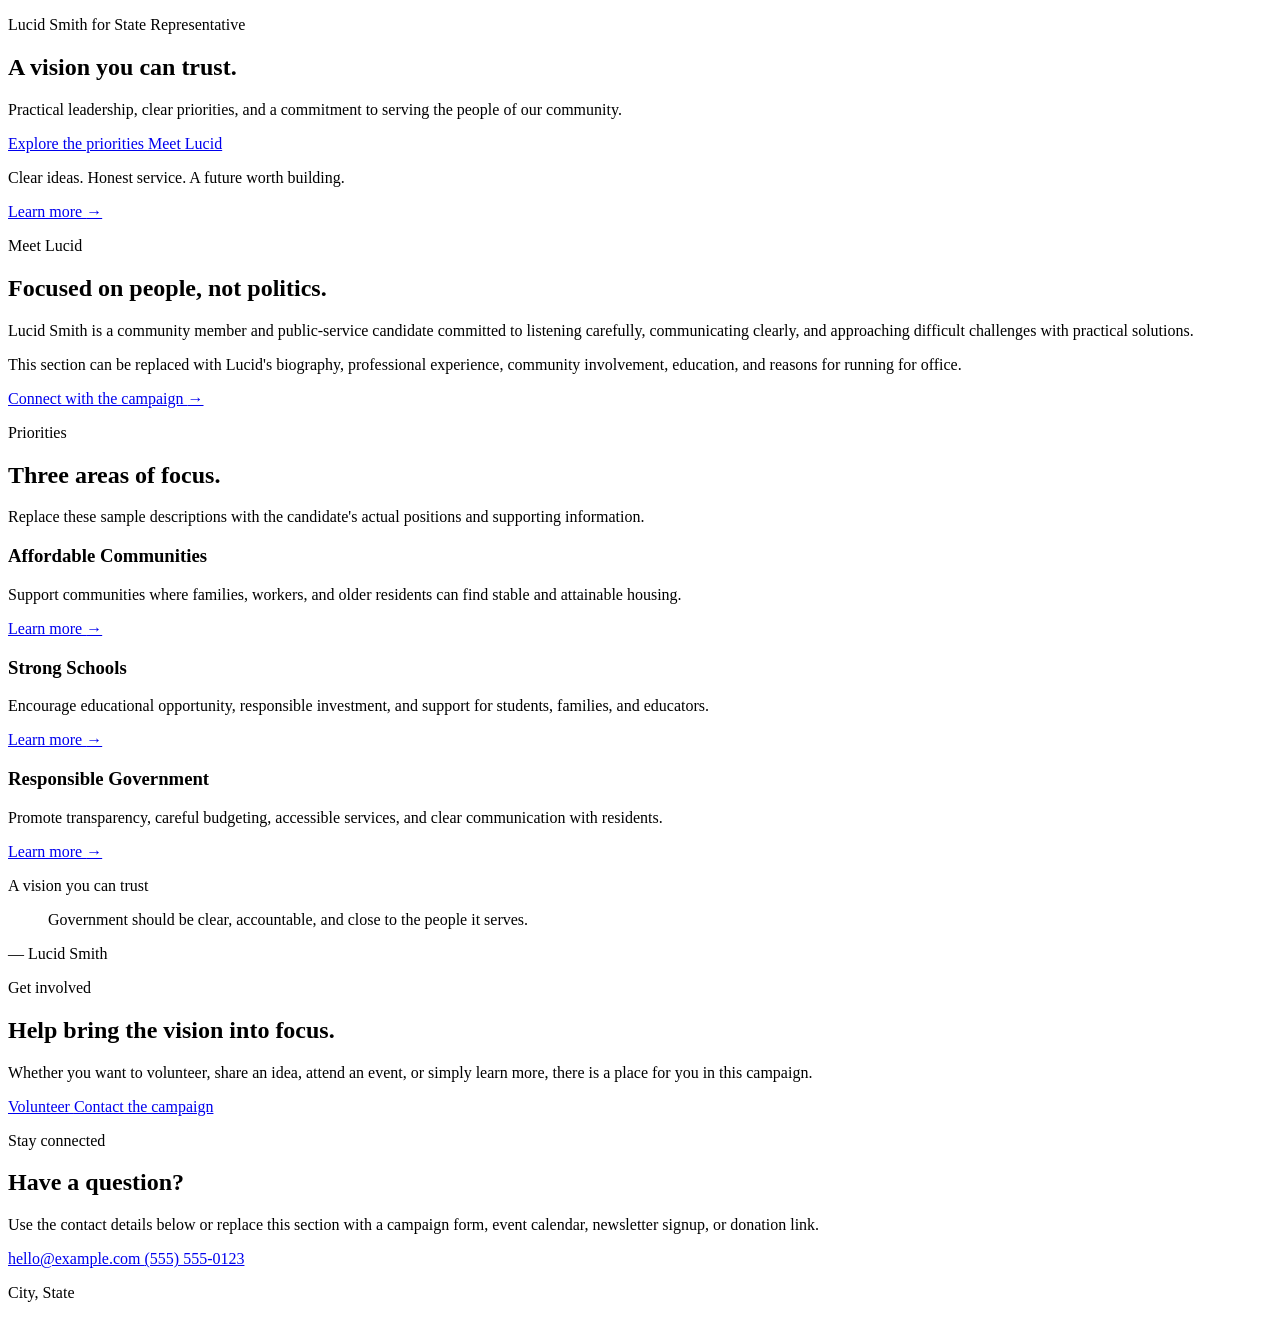
==== index.html @ 4746d57f "Create index.html" ====
<!DOCTYPE html>
<html lang="en">
<head>
  <meta charset="UTF-8">
  <meta name="viewport" content="width=device-width, initial-scale=1.0">

  <title>Lucid Smith | A Vision You Can Trust</title>

  <meta
    name="description"
    content="Learn about Lucid Smith, the campaign's priorities, and how to get involved."
  >

  <link rel="stylesheet" href="styles.css">
  <script src="site.js" defer></script>
</head>

<body>
  <div id="site-header"></div>

  <main id="top">
    <section class="hero">
      <div class="hero-beam" aria-hidden="true"></div>

      <div class="container hero-grid">
        <div class="hero-copy">
          <p class="eyebrow">Lucid Smith for State Representative</p>

          <h1>
            A vision
            <span>you can trust.</span>
          </h1>

          <p class="hero-description">
            Practical leadership, clear priorities, and a commitment to
            serving the people of our community.
          </p>

          <div class="hero-actions">
            <a class="button button-primary" href="#priorities">
              Explore the priorities
            </a>

            <a class="button button-secondary" href="#about">
              Meet Lucid
            </a>
          </div>
        </div>

        <div class="hero-visual" aria-label="Minimalist flashlight shining a warm yellow beam">
          <div class="flashlight">
            <div class="flashlight-head"></div>
            <div class="flashlight-body"></div>
            <div class="flashlight-grip"></div>
            <div class="flashlight-base"></div>
          </div>
        </div>
      </div>
    </section>

    <section class="statement-bar">
      <div class="container statement-content">
        <p>
          Clear ideas. Honest service. A future worth building.
        </p>

        <a class="text-link" href="#about">
          Learn more
          <span aria-hidden="true">→</span>
        </a>
      </div>
    </section>

    <section id="about" class="section about-section">
      <div class="container two-column">
        <div>
          <p class="eyebrow">Meet Lucid</p>
          <h2>Focused on people, not politics.</h2>
        </div>

        <div class="section-copy">
          <p>
            Lucid Smith is a community member and public-service candidate
            committed to listening carefully, communicating clearly, and
            approaching difficult challenges with practical solutions.
          </p>

          <p>
            This section can be replaced with Lucid's biography, professional
            experience, community involvement, education, and reasons for
            running for office.
          </p>

          <a class="text-link" href="#contact">
            Connect with the campaign
            <span aria-hidden="true">→</span>
          </a>
        </div>
      </div>
    </section>

    <section id="priorities" class="section priorities-section">
      <div class="container">
        <div class="section-heading">
          <p class="eyebrow">Priorities</p>

          <h2>Three areas of focus.</h2>

          <p>
            Replace these sample descriptions with the candidate's actual
            positions and supporting information.
          </p>
        </div>

        <div class="priority-grid">
          <article class="priority-card">
            <div class="priority-icon" aria-hidden="true">
              <span></span>
            </div>

            <h3>Affordable Communities</h3>

            <p>
              Support communities where families, workers, and older residents
              can find stable and attainable housing.
            </p>

            <a class="card-link" href="#contact">
              Learn more
              <span aria-hidden="true">→</span>
            </a>
          </article>

          <article class="priority-card">
            <div class="priority-icon" aria-hidden="true">
              <span></span>
            </div>

            <h3>Strong Schools</h3>

            <p>
              Encourage educational opportunity, responsible investment, and
              support for students, families, and educators.
            </p>

            <a class="card-link" href="#contact">
              Learn more
              <span aria-hidden="true">→</span>
            </a>
          </article>

          <article class="priority-card">
            <div class="priority-icon" aria-hidden="true">
              <span></span>
            </div>

            <h3>Responsible Government</h3>

            <p>
              Promote transparency, careful budgeting, accessible services,
              and clear communication with residents.
            </p>

            <a class="card-link" href="#contact">
              Learn more
              <span aria-hidden="true">→</span>
            </a>
          </article>
        </div>
      </div>
    </section>

    <section class="quote-section">
      <div class="container quote-container">
        <p class="eyebrow">A vision you can trust</p>

        <blockquote>
          Government should be clear, accountable, and close to the people it serves.
        </blockquote>

        <p class="quote-attribution">— Lucid Smith</p>
      </div>
    </section>

    <section id="involved" class="section involvement-section">
      <div class="container involvement-grid">
        <div>
          <p class="eyebrow">Get involved</p>

          <h2>Help bring the vision into focus.</h2>

          <p class="section-copy">
            Whether you want to volunteer, share an idea, attend an event, or
            simply learn more, there is a place for you in this campaign.
          </p>
        </div>

        <div class="involvement-actions">
          <a class="button button-primary" href="#contact">
            Volunteer
          </a>

          <a class="button button-secondary" href="#contact">
            Contact the campaign
          </a>
        </div>
      </div>
    </section>

    <section id="contact" class="section contact-section">
      <div class="container contact-grid">
        <div>
          <p class="eyebrow">Stay connected</p>

          <h2>Have a question?</h2>

          <p class="section-copy">
            Use the contact details below or replace this section with a
            campaign form, event calendar, newsletter signup, or donation link.
          </p>
        </div>

        <div class="contact-details">
          <a href="mailto:hello@example.com">
            hello@example.com
          </a>

          <a href="tel:+15555550123">
            (555) 555-0123
          </a>

          <p>
            City, State
          </p>
        </div>
      </div>
    </section>
  </main>

  <div id="site-footer"></div>
</body>
</html>
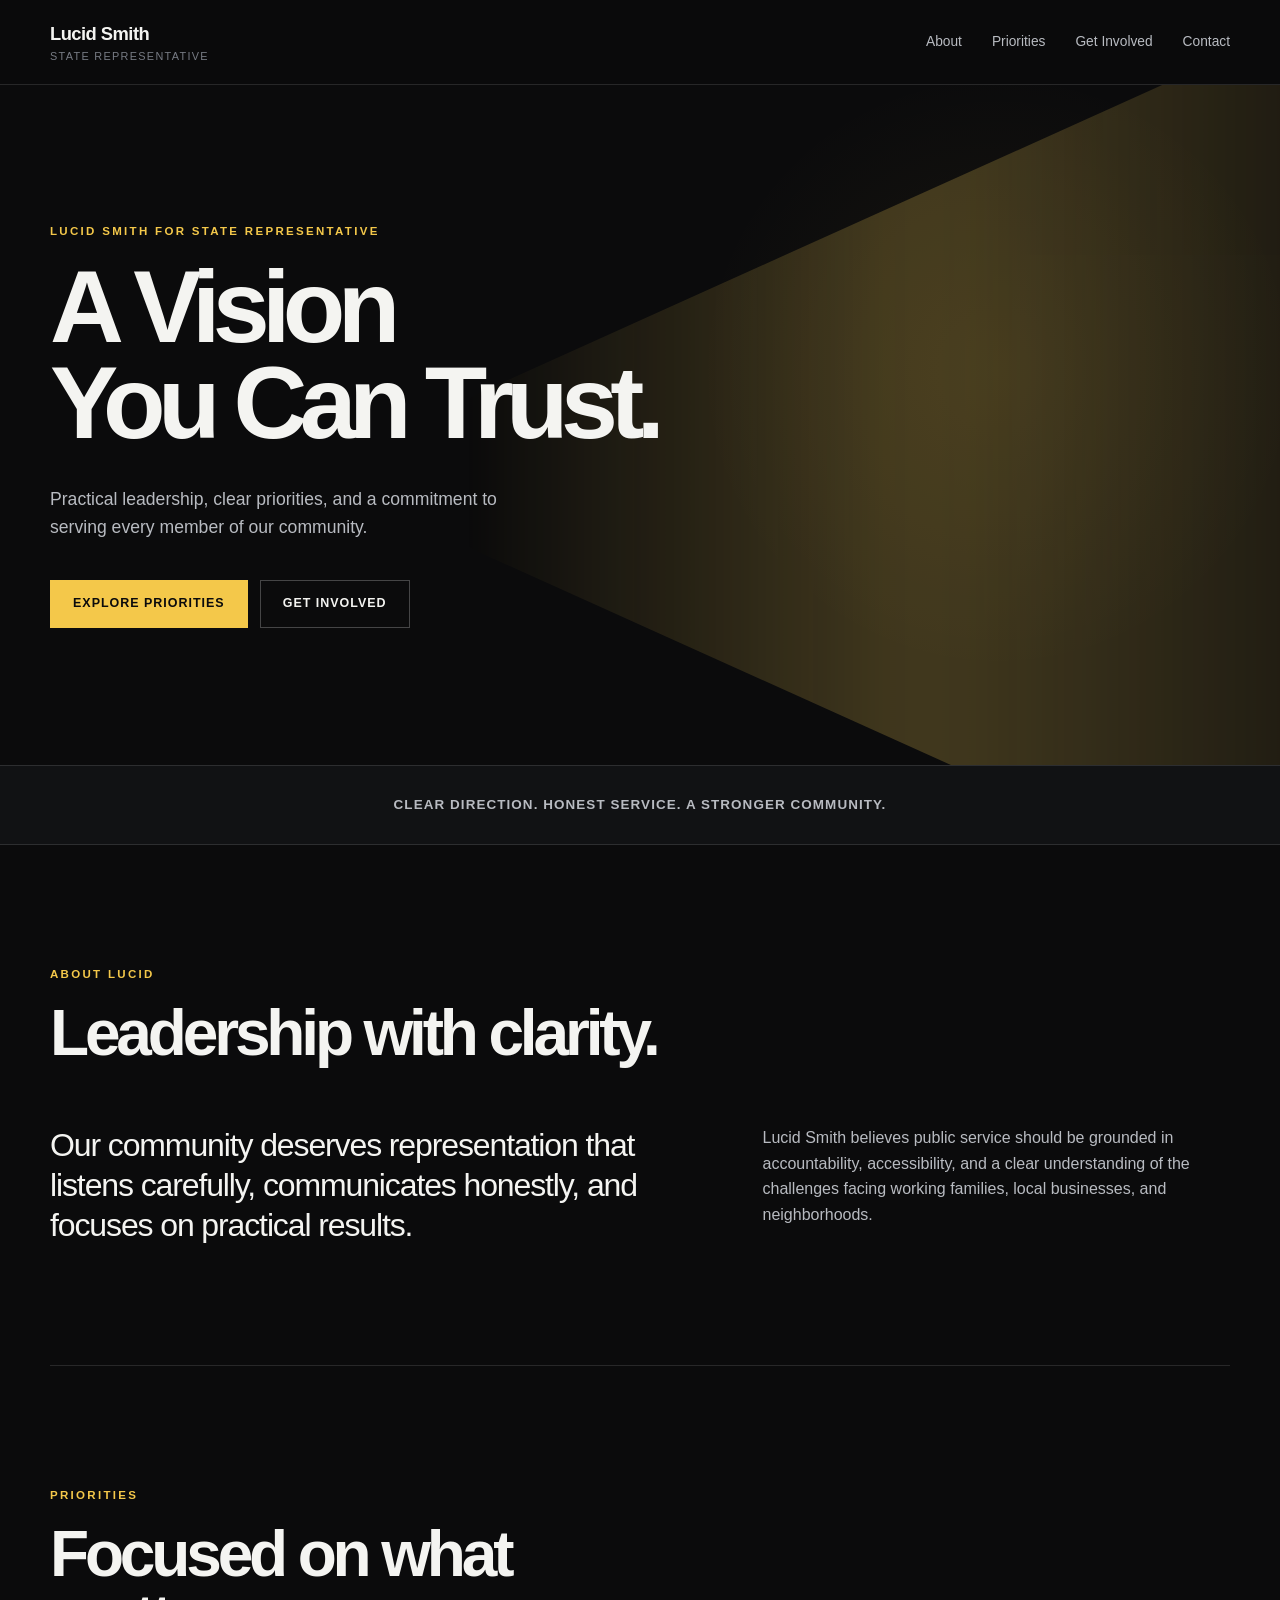
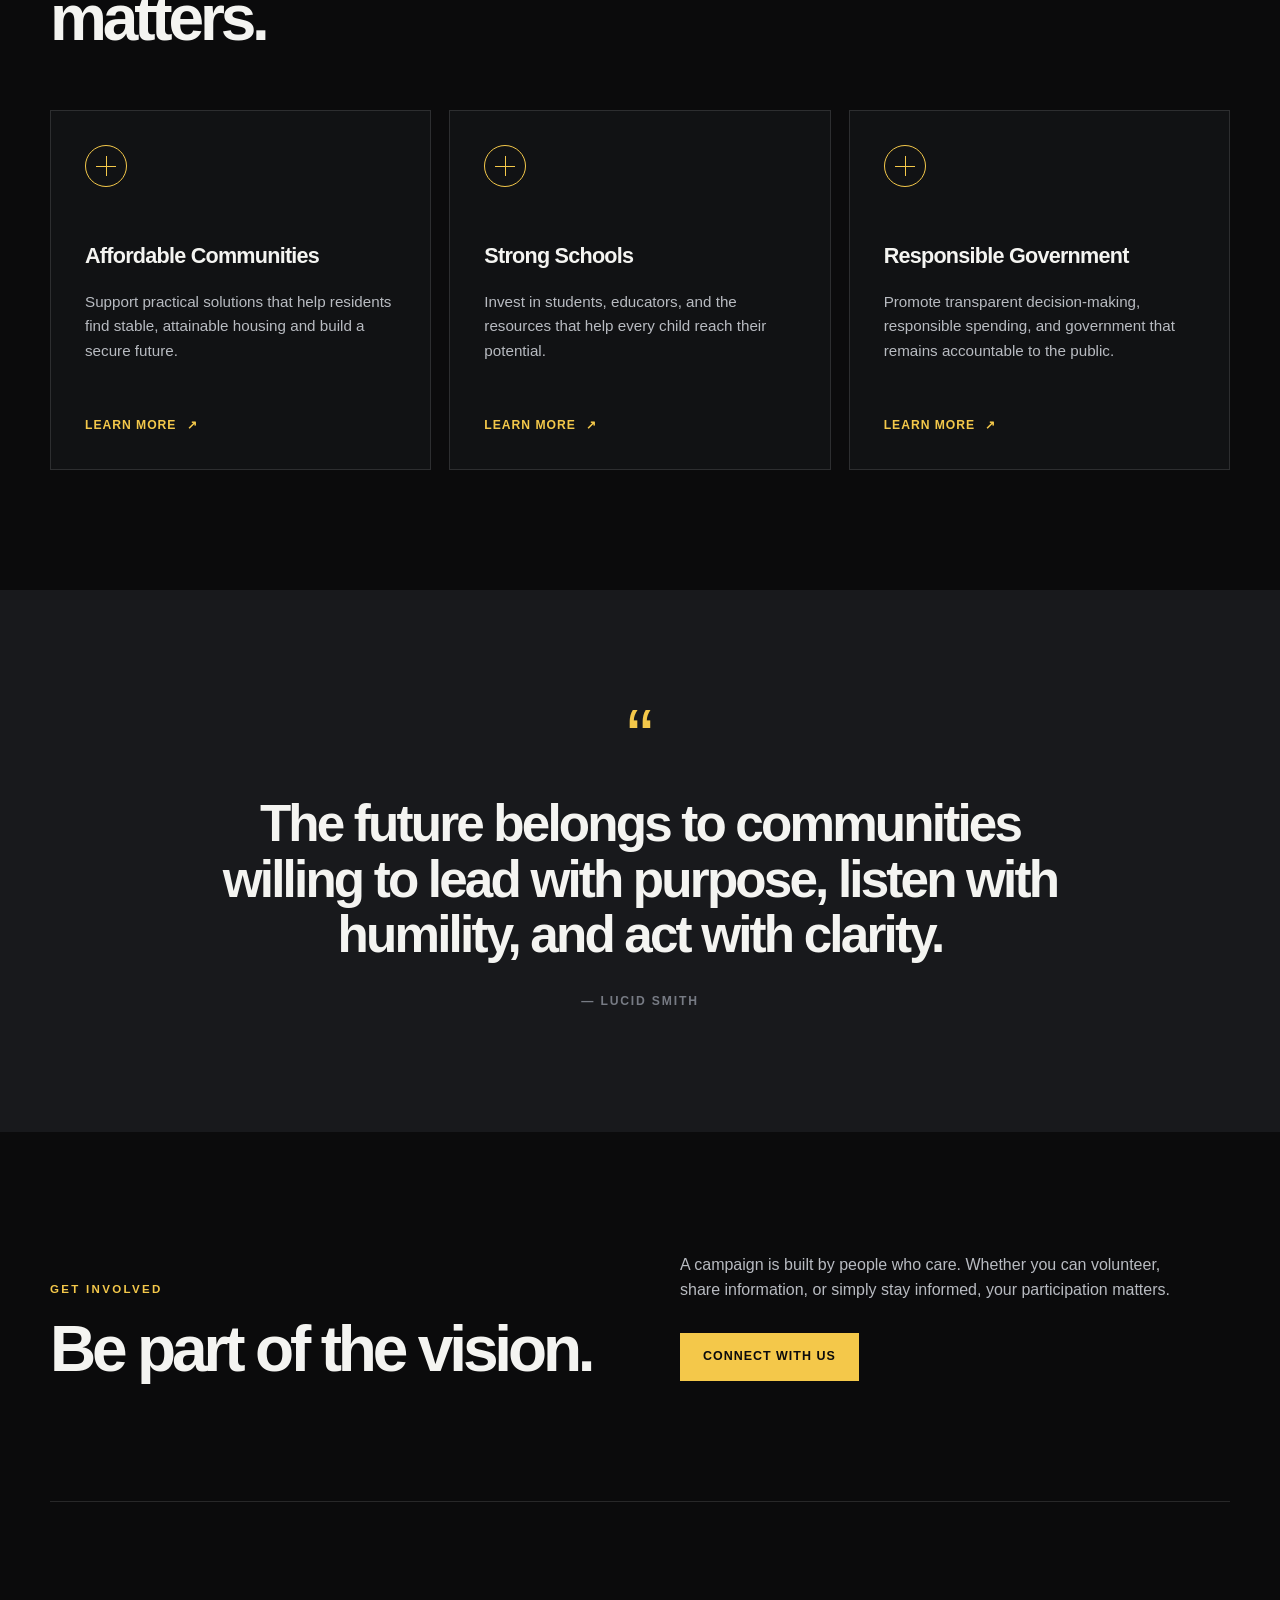
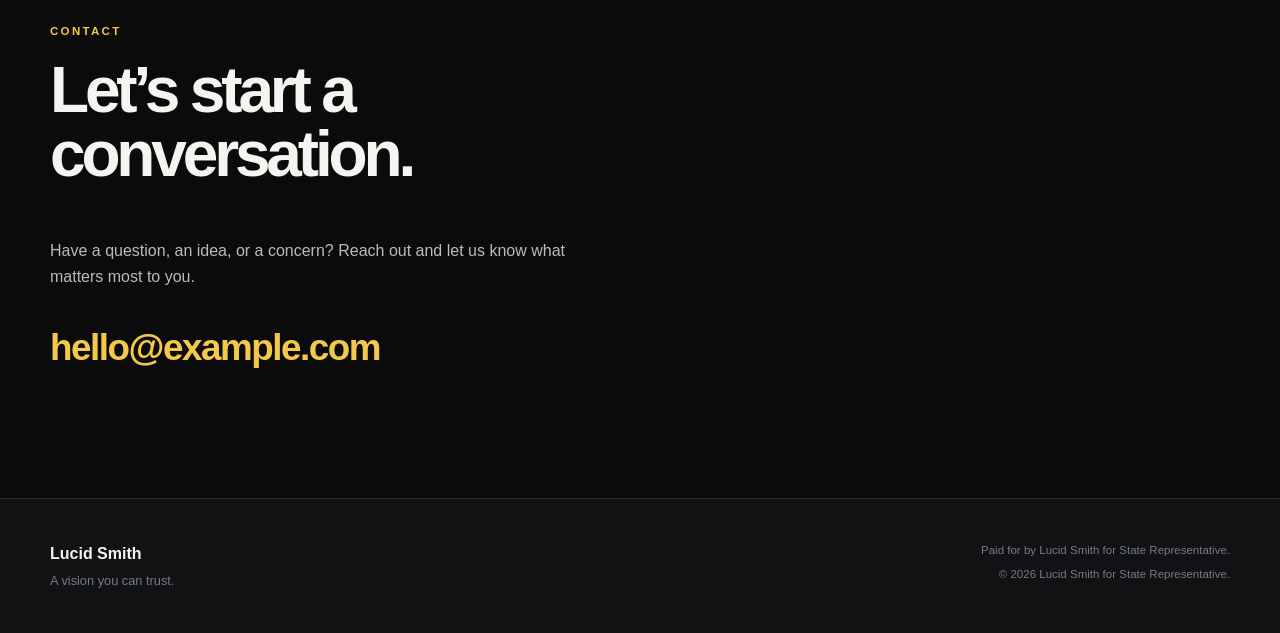
==== commit cc687847: "Update index.html" ====
--- a/index.html
+++ b/index.html
@@ -4,11 +4,10 @@
   <meta charset="UTF-8">
   <meta name="viewport" content="width=device-width, initial-scale=1.0">
 
-  <title>Lucid Smith | A Vision You Can Trust</title>
-
+  <title>Lucid Smith for State Representative</title>
   <meta
     name="description"
-    content="Learn about Lucid Smith, the campaign's priorities, and how to get involved."
+    content="Lucid Smith for State Representative. A vision you can trust."
   >
 
   <link rel="stylesheet" href="styles.css">
@@ -18,221 +17,176 @@
 <body>
   <div id="site-header"></div>
 
-  <main id="top">
-    <section class="hero">
+  <main>
+    <section class="hero" aria-labelledby="hero-title">
       <div class="hero-beam" aria-hidden="true"></div>
 
-      <div class="container hero-grid">
-        <div class="hero-copy">
-          <p class="eyebrow">Lucid Smith for State Representative</p>
+      <div class="hero-content">
+        <p class="eyebrow">Lucid Smith for State Representative</p>
 
-          <h1>
-            A vision
-            <span>you can trust.</span>
-          </h1>
+        <h1 id="hero-title">
+          A Vision<br>
+          You Can Trust.
+        </h1>
 
-          <p class="hero-description">
-            Practical leadership, clear priorities, and a commitment to
-            serving the people of our community.
-          </p>
-
-          <div class="hero-actions">
-            <a class="button button-primary" href="#priorities">
-              Explore the priorities
-            </a>
-
-            <a class="button button-secondary" href="#about">
-              Meet Lucid
-            </a>
-          </div>
-        </div>
-
-        <div class="hero-visual" aria-label="Minimalist flashlight shining a warm yellow beam">
-          <div class="flashlight">
-            <div class="flashlight-head"></div>
-            <div class="flashlight-body"></div>
-            <div class="flashlight-grip"></div>
-            <div class="flashlight-base"></div>
-          </div>
-        </div>
-      </div>
-    </section>
-
-    <section class="statement-bar">
-      <div class="container statement-content">
-        <p>
-          Clear ideas. Honest service. A future worth building.
+        <p class="hero-intro">
+          Practical leadership, clear priorities, and a commitment to serving
+          every member of our community.
         </p>
 
-        <a class="text-link" href="#about">
-          Learn more
-          <span aria-hidden="true">→</span>
-        </a>
-      </div>
-    </section>
+        <div class="hero-actions">
+          <a class="button button-primary" href="#priorities">
+            Explore Priorities
+          </a>
 
-    <section id="about" class="section about-section">
-      <div class="container two-column">
-        <div>
-          <p class="eyebrow">Meet Lucid</p>
-          <h2>Focused on people, not politics.</h2>
-        </div>
-
-        <div class="section-copy">
-          <p>
-            Lucid Smith is a community member and public-service candidate
-            committed to listening carefully, communicating clearly, and
-            approaching difficult challenges with practical solutions.
-          </p>
-
-          <p>
-            This section can be replaced with Lucid's biography, professional
-            experience, community involvement, education, and reasons for
-            running for office.
-          </p>
-
-          <a class="text-link" href="#contact">
-            Connect with the campaign
-            <span aria-hidden="true">→</span>
+          <a class="button button-secondary" href="#contact">
+            Get Involved
           </a>
         </div>
       </div>
     </section>
 
-    <section id="priorities" class="section priorities-section">
-      <div class="container">
-        <div class="section-heading">
-          <p class="eyebrow">Priorities</p>
+    <section class="statement-bar" aria-label="Campaign statement">
+      <p>
+        Clear direction. Honest service. A stronger community.
+      </p>
+    </section>
 
-          <h2>Three areas of focus.</h2>
+    <section class="section about-section" id="about">
+      <div class="section-heading">
+        <p class="eyebrow">About Lucid</p>
+
+        <h2>
+          Leadership with clarity.
+        </h2>
+      </div>
+
+      <div class="about-content">
+        <p class="large-copy">
+          Our community deserves representation that listens carefully,
+          communicates honestly, and focuses on practical results.
+        </p>
+
+        <p>
+          Lucid Smith believes public service should be grounded in
+          accountability, accessibility, and a clear understanding of the
+          challenges facing working families, local businesses, and
+          neighborhoods.
+        </p>
+      </div>
+    </section>
+
+    <section class="section priorities-section" id="priorities">
+      <div class="section-heading">
+        <p class="eyebrow">Priorities</p>
+
+        <h2>
+          Focused on what matters.
+        </h2>
+      </div>
+
+      <div class="priority-grid">
+        <article class="priority-card">
+          <div class="priority-icon" aria-hidden="true"></div>
+
+          <h3>Affordable Communities</h3>
 
           <p>
-            Replace these sample descriptions with the candidate's actual
-            positions and supporting information.
+            Support practical solutions that help residents find stable,
+            attainable housing and build a secure future.
           </p>
-        </div>
 
-        <div class="priority-grid">
-          <article class="priority-card">
-            <div class="priority-icon" aria-hidden="true">
-              <span></span>
-            </div>
+          <a href="#contact" class="text-link">
+            Learn more
+            <span aria-hidden="true">↗</span>
+          </a>
+        </article>
 
-            <h3>Affordable Communities</h3>
+        <article class="priority-card">
+          <div class="priority-icon" aria-hidden="true"></div>
 
-            <p>
-              Support communities where families, workers, and older residents
-              can find stable and attainable housing.
-            </p>
+          <h3>Strong Schools</h3>
 
-            <a class="card-link" href="#contact">
-              Learn more
-              <span aria-hidden="true">→</span>
-            </a>
-          </article>
+          <p>
+            Invest in students, educators, and the resources that help every
+            child reach their potential.
+          </p>
 
-          <article class="priority-card">
-            <div class="priority-icon" aria-hidden="true">
-              <span></span>
-            </div>
+          <a href="#contact" class="text-link">
+            Learn more
+            <span aria-hidden="true">↗</span>
+          </a>
+        </article>
 
-            <h3>Strong Schools</h3>
+        <article class="priority-card">
+          <div class="priority-icon" aria-hidden="true"></div>
 
-            <p>
-              Encourage educational opportunity, responsible investment, and
-              support for students, families, and educators.
-            </p>
+          <h3>Responsible Government</h3>
 
-            <a class="card-link" href="#contact">
-              Learn more
-              <span aria-hidden="true">→</span>
-            </a>
-          </article>
+          <p>
+            Promote transparent decision-making, responsible spending, and
+            government that remains accountable to the public.
+          </p>
 
-          <article class="priority-card">
-            <div class="priority-icon" aria-hidden="true">
-              <span></span>
-            </div>
-
-            <h3>Responsible Government</h3>
-
-            <p>
-              Promote transparency, careful budgeting, accessible services,
-              and clear communication with residents.
-            </p>
-
-            <a class="card-link" href="#contact">
-              Learn more
-              <span aria-hidden="true">→</span>
-            </a>
-          </article>
-        </div>
+          <a href="#contact" class="text-link">
+            Learn more
+            <span aria-hidden="true">↗</span>
+          </a>
+        </article>
       </div>
     </section>
 
     <section class="quote-section">
-      <div class="container quote-container">
-        <p class="eyebrow">A vision you can trust</p>
+      <div class="quote-mark" aria-hidden="true">“</div>
 
-        <blockquote>
-          Government should be clear, accountable, and close to the people it serves.
-        </blockquote>
+      <blockquote>
+        The future belongs to communities willing to lead with purpose,
+        listen with humility, and act with clarity.
+      </blockquote>
 
-        <p class="quote-attribution">— Lucid Smith</p>
+      <p class="quote-attribution">— Lucid Smith</p>
+    </section>
+
+    <section class="section involvement-section" id="involved">
+      <div class="section-heading">
+        <p class="eyebrow">Get Involved</p>
+
+        <h2>
+          Be part of the vision.
+        </h2>
+      </div>
+
+      <div class="involvement-content">
+        <p>
+          A campaign is built by people who care. Whether you can volunteer,
+          share information, or simply stay informed, your participation
+          matters.
+        </p>
+
+        <a class="button button-primary" href="#contact">
+          Connect With Us
+        </a>
       </div>
     </section>
 
-    <section id="involved" class="section involvement-section">
-      <div class="container involvement-grid">
-        <div>
-          <p class="eyebrow">Get involved</p>
+    <section class="section contact-section" id="contact">
+      <div class="section-heading">
+        <p class="eyebrow">Contact</p>
 
-          <h2>Help bring the vision into focus.</h2>
+        <h2>
+          Let’s start a conversation.
+        </h2>
+      </div>
 
-          <p class="section-copy">
-            Whether you want to volunteer, share an idea, attend an event, or
-            simply learn more, there is a place for you in this campaign.
-          </p>
-        </div>
+      <div class="contact-content">
+        <p>
+          Have a question, an idea, or a concern? Reach out and let us know
+          what matters most to you.
+        </p>
 
-        <div class="involvement-actions">
-          <a class="button button-primary" href="#contact">
-            Volunteer
-          </a>
-
-          <a class="button button-secondary" href="#contact">
-            Contact the campaign
-          </a>
-        </div>
-      </div>
-    </section>
-
-    <section id="contact" class="section contact-section">
-      <div class="container contact-grid">
-        <div>
-          <p class="eyebrow">Stay connected</p>
-
-          <h2>Have a question?</h2>
-
-          <p class="section-copy">
-            Use the contact details below or replace this section with a
-            campaign form, event calendar, newsletter signup, or donation link.
-          </p>
-        </div>
-
-        <div class="contact-details">
-          <a href="mailto:hello@example.com">
-            hello@example.com
-          </a>
-
-          <a href="tel:+15555550123">
-            (555) 555-0123
-          </a>
-
-          <p>
-            City, State
-          </p>
-        </div>
+        <a class="contact-email" href="mailto:hello@example.com">
+          hello@example.com
+        </a>
       </div>
     </section>
   </main>
--- a/styles.css
+++ b/styles.css
@@ -0,0 +1,667 @@
+:root {
+  --black: #0b0b0c;
+  --black-soft: #111214;
+  --charcoal: #18191c;
+  --graphite: #25272b;
+  --slate: #777b84;
+  --silver: #b8bbc1;
+  --white: #f4f4f1;
+  --yellow: #f4c84a;
+  --yellow-soft: rgba(244, 200, 74, 0.16);
+
+  --container-width: 1180px;
+  --header-height: 84px;
+  --border: 1px solid rgba(244, 244, 241, 0.12);
+}
+
+* {
+  box-sizing: border-box;
+}
+
+html {
+  scroll-behavior: smooth;
+}
+
+body {
+  margin: 0;
+  background: var(--black);
+  color: var(--white);
+  font-family: Arial, Helvetica, sans-serif;
+  line-height: 1.6;
+}
+
+body,
+button,
+a {
+  -webkit-font-smoothing: antialiased;
+}
+
+a {
+  color: inherit;
+  text-decoration: none;
+}
+
+button,
+a {
+  -webkit-tap-highlight-color: transparent;
+}
+
+.container {
+  width: min(
+    calc(100% - 48px),
+    var(--container-width)
+  );
+
+  margin-inline: auto;
+}
+
+/* Header */
+
+.site-header {
+  position: relative;
+  z-index: 20;
+  background: rgba(11, 11, 12, 0.96);
+  border-bottom: var(--border);
+}
+
+.header-inner {
+  min-height: var(--header-height);
+  display: flex;
+  align-items: center;
+  justify-content: space-between;
+  gap: 32px;
+}
+
+.site-logo {
+  display: inline-flex;
+  flex-direction: column;
+  gap: 0;
+}
+
+.logo-name {
+  font-size: 1.15rem;
+  font-weight: 800;
+  letter-spacing: -0.03em;
+}
+
+.logo-role {
+  color: var(--slate);
+  font-size: 0.68rem;
+  letter-spacing: 0.12em;
+  text-transform: uppercase;
+}
+
+.site-navigation {
+  display: flex;
+  align-items: center;
+  gap: 30px;
+}
+
+.site-navigation a {
+  color: var(--silver);
+  font-size: 0.86rem;
+  transition: color 180ms ease;
+}
+
+.site-navigation a:hover,
+.site-navigation a:focus-visible {
+  color: var(--yellow);
+}
+
+.menu-toggle {
+  display: none;
+  width: 44px;
+  height: 44px;
+  padding: 10px;
+  border: 1px solid rgba(244, 244, 241, 0.2);
+  border-radius: 50%;
+  background: transparent;
+  cursor: pointer;
+}
+
+.menu-toggle span {
+  display: block;
+  width: 100%;
+  height: 2px;
+  margin: 5px 0;
+  background: var(--white);
+}
+
+/* Hero */
+
+.hero {
+  position: relative;
+  min-height: 680px;
+  display: flex;
+  align-items: center;
+  overflow: hidden;
+  isolation: isolate;
+  background:
+    radial-gradient(
+      circle at 78% 42%,
+      rgba(244, 200, 74, 0.06),
+      transparent 28%
+    ),
+    var(--black);
+}
+
+.hero-content {
+  position: relative;
+  z-index: 3;
+  width: min(
+    calc(100% - 48px),
+    var(--container-width)
+  );
+
+  margin-inline: auto;
+  padding: 110px 0;
+}
+
+.eyebrow {
+  margin: 0 0 18px;
+  color: var(--yellow);
+  font-size: 0.72rem;
+  font-weight: 800;
+  letter-spacing: 0.2em;
+  text-transform: uppercase;
+}
+
+.hero h1 {
+  max-width: 720px;
+  margin: 0;
+  color: var(--white);
+  font-size: clamp(3.4rem, 8vw, 7.4rem);
+  font-weight: 800;
+  letter-spacing: -0.075em;
+  line-height: 0.94;
+}
+
+.hero-intro {
+  max-width: 480px;
+  margin: 34px 0 0;
+  color: var(--silver);
+  font-size: 1.1rem;
+}
+
+.hero-actions {
+  display: flex;
+  flex-wrap: wrap;
+  gap: 12px;
+  margin-top: 38px;
+}
+
+.button {
+  display: inline-flex;
+  align-items: center;
+  justify-content: center;
+  min-height: 48px;
+  padding: 0 22px;
+  border: 1px solid transparent;
+  font-size: 0.78rem;
+  font-weight: 800;
+  letter-spacing: 0.08em;
+  text-transform: uppercase;
+  transition:
+    background 180ms ease,
+    color 180ms ease,
+    border-color 180ms ease;
+}
+
+.button-primary {
+  background: var(--yellow);
+  color: var(--black);
+}
+
+.button-primary:hover,
+.button-primary:focus-visible {
+  background: var(--white);
+}
+
+.button-secondary {
+  border-color: rgba(244, 244, 241, 0.25);
+  color: var(--white);
+}
+
+.button-secondary:hover,
+.button-secondary:focus-visible {
+  border-color: var(--yellow);
+  color: var(--yellow);
+}
+
+/* Warm yellow beam */
+
+.hero-beam {
+  position: absolute;
+  z-index: 1;
+  top: -18%;
+  right: -12%;
+  width: 76%;
+  height: 150%;
+  background:
+    linear-gradient(
+      90deg,
+      rgba(244, 200, 74, 0),
+      rgba(244, 200, 74, 0.16) 45%,
+      rgba(244, 200, 74, 0.035)
+    );
+
+  clip-path: polygon(
+    0 43%,
+    100% 0,
+    100% 100%,
+    0 57%
+  );
+
+  filter: blur(12px);
+  opacity: 0.9;
+  pointer-events: none;
+}
+
+.hero-beam::after {
+  content: "";
+  position: absolute;
+  inset: 0;
+  background:
+    linear-gradient(
+      90deg,
+      transparent,
+      rgba(255, 220, 112, 0.12),
+      transparent
+    );
+}
+
+/* Statement bar */
+
+.statement-bar {
+  border-top: var(--border);
+  border-bottom: var(--border);
+  background: var(--black-soft);
+}
+
+.statement-bar p {
+  width: min(
+    calc(100% - 48px),
+    var(--container-width)
+  );
+
+  margin: 0 auto;
+  padding: 28px 0;
+  color: var(--silver);
+  font-size: 0.84rem;
+  font-weight: 700;
+  letter-spacing: 0.08em;
+  text-align: center;
+  text-transform: uppercase;
+}
+
+/* Sections */
+
+.section {
+  width: min(
+    calc(100% - 48px),
+    var(--container-width)
+  );
+
+  margin-inline: auto;
+  padding: 120px 0;
+}
+
+.section-heading {
+  max-width: 660px;
+}
+
+.section-heading h2 {
+  margin: 0;
+  color: var(--white);
+  font-size: clamp(2.4rem, 5vw, 4.8rem);
+  font-weight: 800;
+  letter-spacing: -0.065em;
+  line-height: 1;
+}
+
+.about-content {
+  display: grid;
+  grid-template-columns: 1.15fr 0.85fr;
+  gap: 80px;
+  margin-top: 60px;
+}
+
+.about-content p {
+  margin: 0;
+  color: var(--silver);
+}
+
+.about-content .large-copy {
+  color: var(--white);
+  font-size: clamp(1.4rem, 2.5vw, 2.2rem);
+  letter-spacing: -0.035em;
+  line-height: 1.25;
+}
+
+/* Priorities */
+
+.priorities-section {
+  border-top: var(--border);
+}
+
+.priority-grid {
+  display: grid;
+  grid-template-columns: repeat(3, 1fr);
+  gap: 18px;
+  margin-top: 60px;
+}
+
+.priority-card {
+  min-height: 360px;
+  display: flex;
+  flex-direction: column;
+  padding: 34px;
+  border: var(--border);
+  background: var(--black-soft);
+}
+
+.priority-icon {
+  width: 42px;
+  height: 42px;
+  margin-bottom: 52px;
+  border: 1px solid var(--yellow);
+  border-radius: 50%;
+  position: relative;
+}
+
+.priority-icon::before,
+.priority-icon::after {
+  content: "";
+  position: absolute;
+  background: var(--yellow);
+}
+
+.priority-icon::before {
+  top: 50%;
+  left: 10px;
+  right: 10px;
+  height: 1px;
+}
+
+.priority-icon::after {
+  top: 10px;
+  bottom: 10px;
+  left: 50%;
+  width: 1px;
+}
+
+.priority-card h3 {
+  margin: 0;
+  font-size: 1.35rem;
+  letter-spacing: -0.035em;
+}
+
+.priority-card p {
+  margin: 16px 0 30px;
+  color: var(--silver);
+  font-size: 0.95rem;
+}
+
+.text-link {
+  margin-top: auto;
+  color: var(--yellow);
+  font-size: 0.76rem;
+  font-weight: 800;
+  letter-spacing: 0.08em;
+  text-transform: uppercase;
+}
+
+.text-link span {
+  margin-left: 6px;
+}
+
+/* Quote */
+
+.quote-section {
+  padding: 120px 24px;
+  background: var(--charcoal);
+  text-align: center;
+}
+
+.quote-mark {
+  color: var(--yellow);
+  font-size: 5rem;
+  line-height: 0.7;
+}
+
+blockquote {
+  max-width: 900px;
+  margin: 30px auto 0;
+  color: var(--white);
+  font-size: clamp(1.8rem, 4vw, 3.7rem);
+  font-weight: 800;
+  letter-spacing: -0.055em;
+  line-height: 1.08;
+}
+
+.quote-attribution {
+  margin: 30px 0 0;
+  color: var(--slate);
+  font-size: 0.76rem;
+  font-weight: 800;
+  letter-spacing: 0.15em;
+  text-transform: uppercase;
+}
+
+/* Involvement */
+
+.involvement-section {
+  display: grid;
+  grid-template-columns: 1fr 1fr;
+  gap: 80px;
+  align-items: end;
+}
+
+.involvement-content p,
+.contact-content p {
+  max-width: 520px;
+  margin: 0 0 30px;
+  color: var(--silver);
+}
+
+/* Contact */
+
+.contact-section {
+  border-top: var(--border);
+}
+
+.contact-content {
+  margin-top: 52px;
+}
+
+.contact-email {
+  color: var(--yellow);
+  font-size: clamp(1.3rem, 3vw, 2.3rem);
+  font-weight: 800;
+  letter-spacing: -0.04em;
+  overflow-wrap: anywhere;
+}
+
+/* Footer */
+
+.site-footer {
+  border-top: var(--border);
+  background: var(--black-soft);
+}
+
+.footer-inner {
+  display: flex;
+  justify-content: space-between;
+  gap: 40px;
+  padding: 42px 0;
+}
+
+.footer-name {
+  margin: 0;
+  font-size: 1rem;
+  font-weight: 800;
+}
+
+.footer-description {
+  margin: 4px 0 0;
+  color: var(--slate);
+  font-size: 0.8rem;
+}
+
+.footer-meta {
+  color: var(--slate);
+  font-size: 0.72rem;
+  text-align: right;
+}
+
+.footer-meta p {
+  margin: 0 0 5px;
+}
+
+/* Responsive layout */
+
+@media (max-width: 850px) {
+  .menu-toggle {
+    display: block;
+  }
+
+  .site-navigation {
+    position: absolute;
+    top: var(--header-height);
+    right: 24px;
+    left: 24px;
+    display: none;
+    flex-direction: column;
+    align-items: stretch;
+    gap: 0;
+    padding: 12px;
+    border: var(--border);
+    background: var(--charcoal);
+  }
+
+  .site-navigation.is-open {
+    display: flex;
+  }
+
+  .site-navigation a {
+    padding: 14px;
+    border-bottom: 1px solid rgba(244, 244, 241, 0.08);
+  }
+
+  .site-navigation a:last-child {
+    border-bottom: 0;
+  }
+
+  .hero {
+    min-height: 620px;
+  }
+
+  .hero-beam {
+    right: -35%;
+    width: 110%;
+    opacity: 0.75;
+  }
+
+  .about-content,
+  .involvement-section {
+    grid-template-columns: 1fr;
+    gap: 36px;
+  }
+
+  .priority-grid {
+    grid-template-columns: 1fr;
+  }
+
+  .priority-card {
+    min-height: auto;
+  }
+
+  .priority-icon {
+    margin-bottom: 34px;
+  }
+
+  .footer-inner {
+    flex-direction: column;
+    gap: 26px;
+  }
+
+  .footer-meta {
+    text-align: left;
+  }
+}
+
+@media (max-width: 480px) {
+  .container,
+  .hero-content,
+  .section,
+  .statement-bar p {
+    width: min(
+      calc(100% - 32px),
+      var(--container-width)
+    );
+  }
+
+  .header-inner {
+    min-height: 72px;
+  }
+
+  .site-navigation {
+    top: 72px;
+    right: 16px;
+    left: 16px;
+  }
+
+  .hero {
+    min-height: 570px;
+  }
+
+  .hero-content {
+    padding: 80px 0;
+  }
+
+  .hero h1 {
+    font-size: clamp(3rem, 15vw, 4.5rem);
+  }
+
+  .hero-intro {
+    font-size: 1rem;
+  }
+
+  .hero-actions {
+    align-items: stretch;
+    flex-direction: column;
+  }
+
+  .button {
+    width: 100%;
+  }
+
+  .section {
+    padding: 80px 0;
+  }
+
+  .quote-section {
+    padding: 80px 16px;
+  }
+
+  blockquote {
+    font-size: 2rem;
+  }
+
+  .priority-card {
+    padding: 26px;
+  }
+}
+
+@media (prefers-reduced-motion: reduce) {
+  html {
+    scroll-behavior: auto;
+  }
+
+  *,
+  *::before,
+  *::after {
+    transition-duration: 0.01ms !important;
+    animation-duration: 0.01ms !important;
+  }
+}
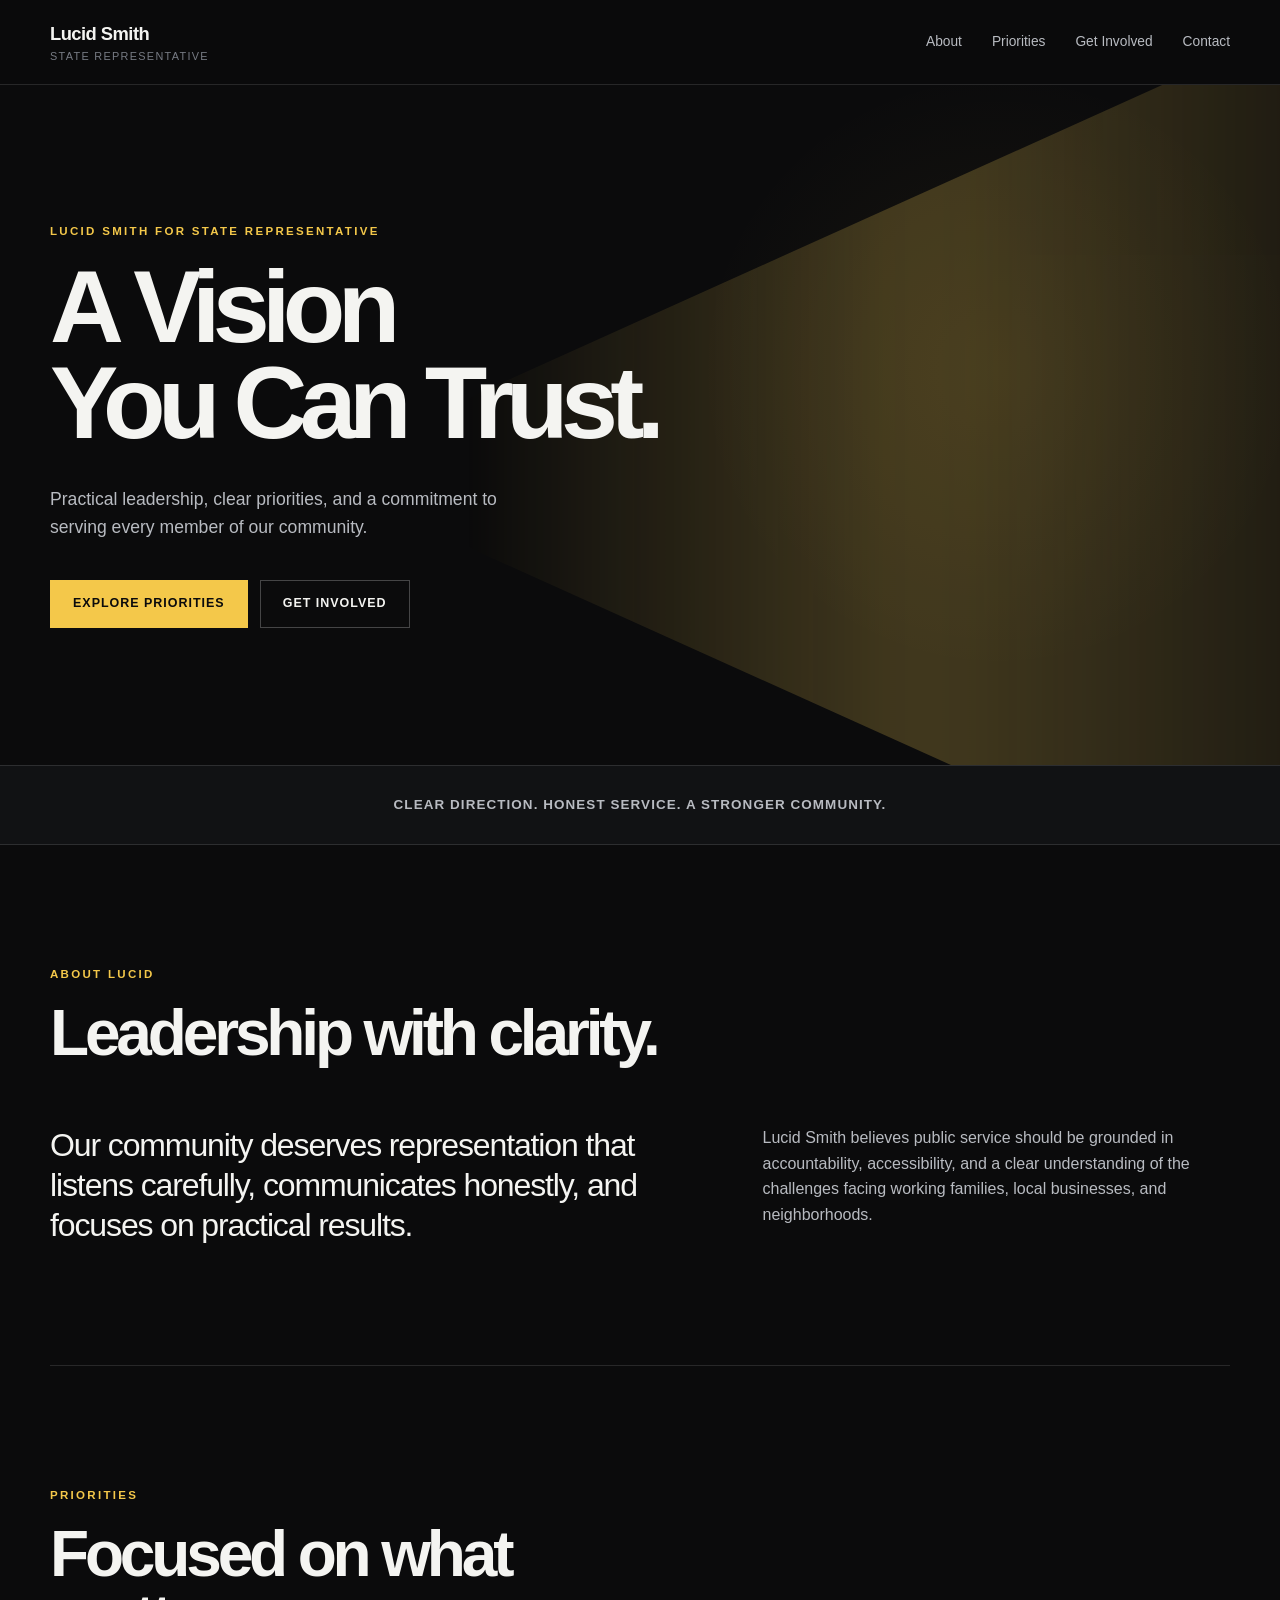
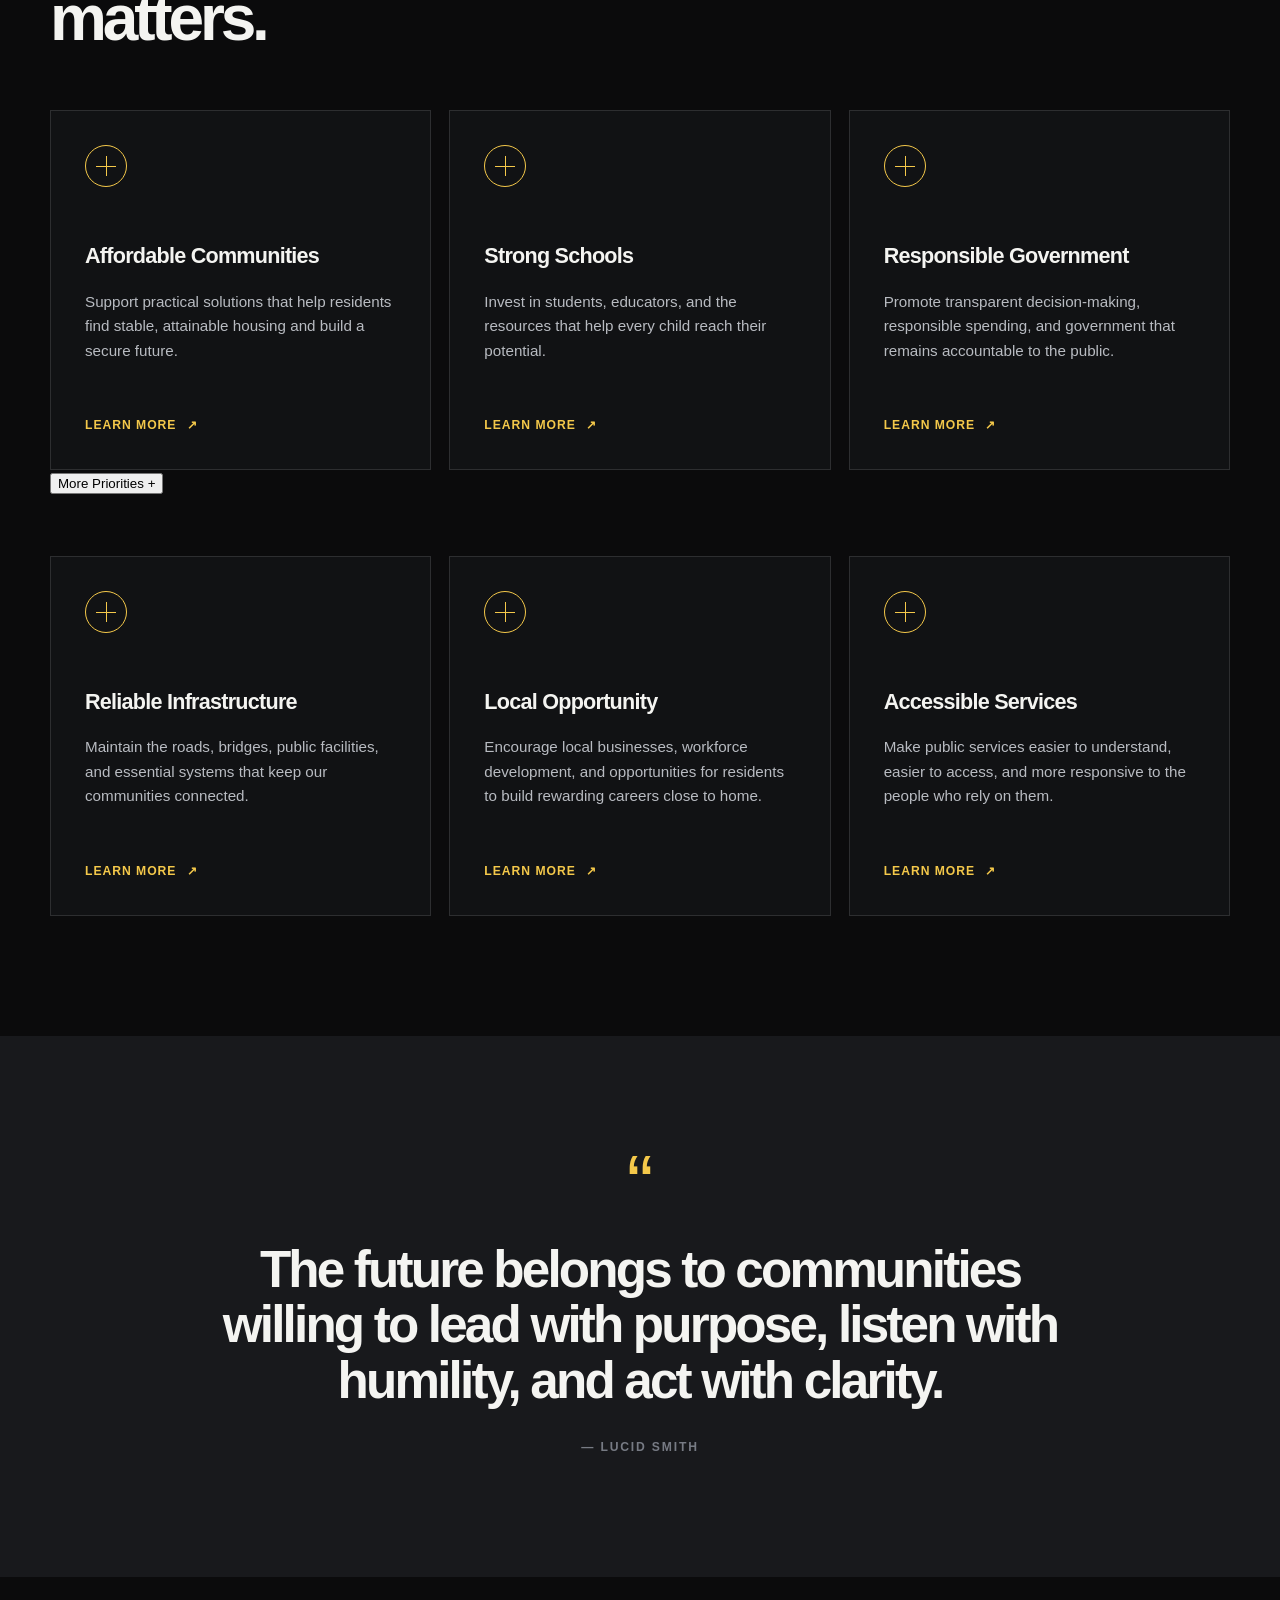
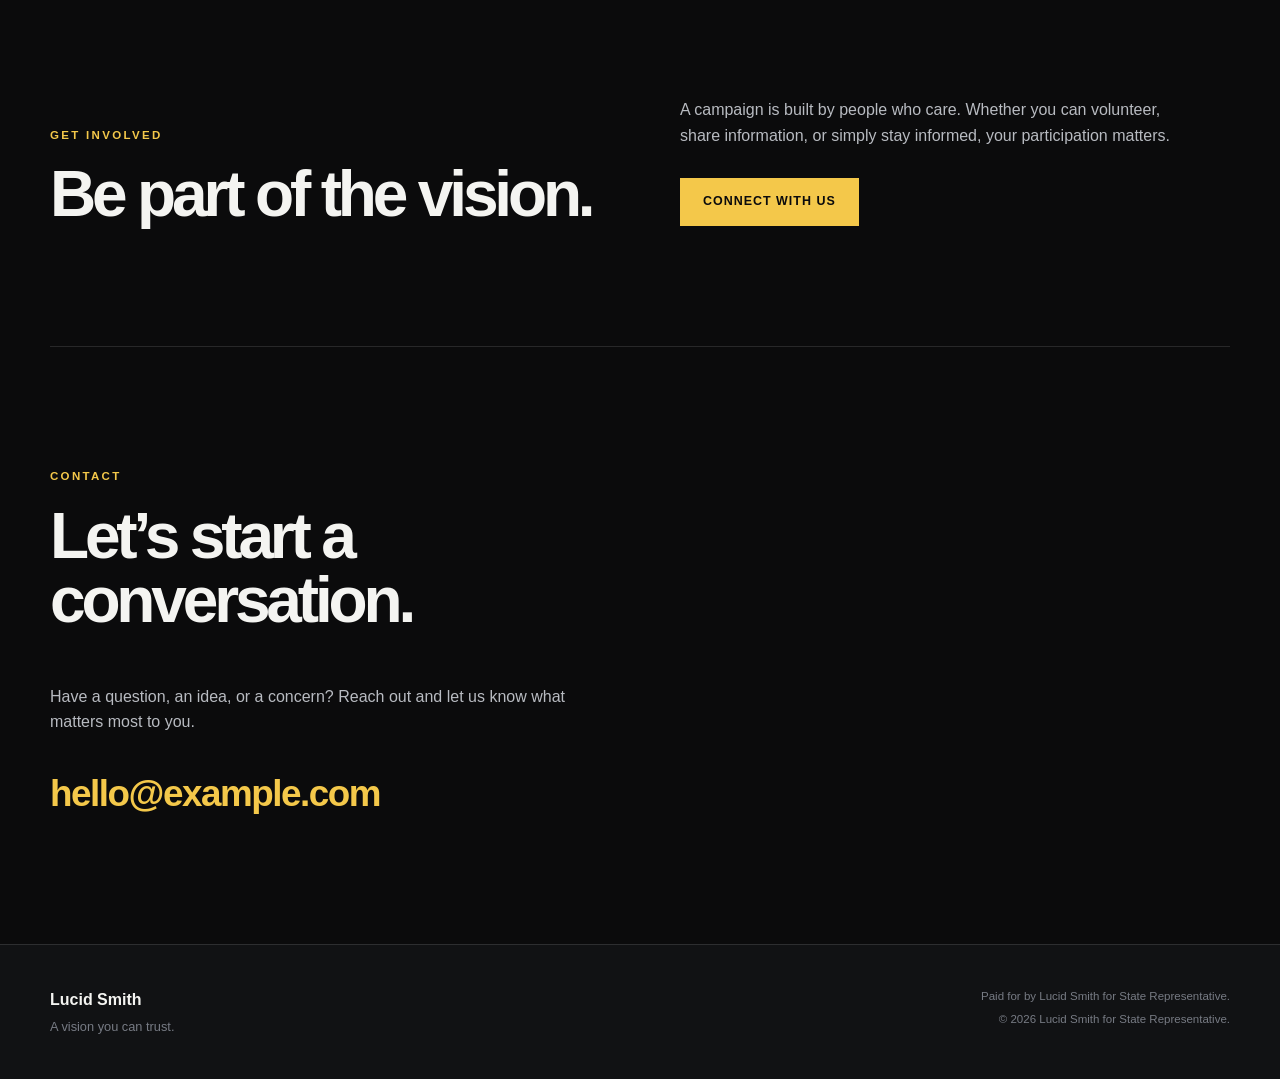
==== commit 379151f9: "Update index.html" ====
--- a/index.html
+++ b/index.html
@@ -76,65 +76,127 @@
       </div>
     </section>
 
-    <section class="section priorities-section" id="priorities">
-      <div class="section-heading">
-        <p class="eyebrow">Priorities</p>
-
-        <h2>
-          Focused on what matters.
-        </h2>
-      </div>
-
-      <div class="priority-grid">
-        <article class="priority-card">
-          <div class="priority-icon" aria-hidden="true"></div>
-
-          <h3>Affordable Communities</h3>
-
-          <p>
-            Support practical solutions that help residents find stable,
-            attainable housing and build a secure future.
-          </p>
-
-          <a href="#contact" class="text-link">
-            Learn more
-            <span aria-hidden="true">↗</span>
-          </a>
-        </article>
-
-        <article class="priority-card">
-          <div class="priority-icon" aria-hidden="true"></div>
-
-          <h3>Strong Schools</h3>
-
-          <p>
-            Invest in students, educators, and the resources that help every
-            child reach their potential.
-          </p>
-
-          <a href="#contact" class="text-link">
-            Learn more
-            <span aria-hidden="true">↗</span>
-          </a>
-        </article>
-
-        <article class="priority-card">
-          <div class="priority-icon" aria-hidden="true"></div>
-
-          <h3>Responsible Government</h3>
-
-          <p>
-            Promote transparent decision-making, responsible spending, and
-            government that remains accountable to the public.
-          </p>
-
-          <a href="#contact" class="text-link">
-            Learn more
-            <span aria-hidden="true">↗</span>
-          </a>
-        </article>
-      </div>
-    </section>
+<section class="section priorities-section" id="priorities">
+  <div class="section-heading">
+    <p class="eyebrow">Priorities</p>
+
+    <h2>
+      Focused on what matters.
+    </h2>
+  </div>
+
+  <div class="priority-grid">
+    <article class="priority-card">
+      <div class="priority-icon" aria-hidden="true"></div>
+
+      <h3>Affordable Communities</h3>
+
+      <p>
+        Support practical solutions that help residents find stable,
+        attainable housing and build a secure future.
+      </p>
+
+      <a href="#contact" class="text-link">
+        Learn more
+        <span aria-hidden="true">↗</span>
+      </a>
+    </article>
+
+    <article class="priority-card">
+      <div class="priority-icon" aria-hidden="true"></div>
+
+      <h3>Strong Schools</h3>
+
+      <p>
+        Invest in students, educators, and the resources that help every
+        child reach their potential.
+      </p>
+
+      <a href="#contact" class="text-link">
+        Learn more
+        <span aria-hidden="true">↗</span>
+      </a>
+    </article>
+
+    <article class="priority-card">
+      <div class="priority-icon" aria-hidden="true"></div>
+
+      <h3>Responsible Government</h3>
+
+      <p>
+        Promote transparent decision-making, responsible spending, and
+        government that remains accountable to the public.
+      </p>
+
+      <a href="#contact" class="text-link">
+        Learn more
+        <span aria-hidden="true">↗</span>
+      </a>
+    </article>
+  </div>
+
+  <div class="more-priorities">
+    <button
+      class="more-priorities-button"
+      type="button"
+      aria-expanded="false"
+      aria-controls="additional-priorities"
+    >
+      <span>More Priorities</span>
+      <span class="more-priorities-symbol" aria-hidden="true">+</span>
+    </button>
+  </div>
+
+  <div class="priority-grid additional-priorities" id="additional-priorities" hidden>
+    <article class="priority-card">
+      <div class="priority-icon" aria-hidden="true"></div>
+
+      <h3>Reliable Infrastructure</h3>
+
+      <p>
+        Maintain the roads, bridges, public facilities, and essential systems
+        that keep our communities connected.
+      </p>
+
+      <a href="#contact" class="text-link">
+        Learn more
+        <span aria-hidden="true">↗</span>
+      </a>
+    </article>
+
+    <article class="priority-card">
+      <div class="priority-icon" aria-hidden="true"></div>
+
+      <h3>Local Opportunity</h3>
+
+      <p>
+        Encourage local businesses, workforce development, and opportunities
+        for residents to build rewarding careers close to home.
+      </p>
+
+      <a href="#contact" class="text-link">
+        Learn more
+        <span aria-hidden="true">↗</span>
+      </a>
+    </article>
+
+    <article class="priority-card">
+      <div class="priority-icon" aria-hidden="true"></div>
+
+      <h3>Accessible Services</h3>
+
+      <p>
+        Make public services easier to understand, easier to access, and more
+        responsive to the people who rely on them.
+      </p>
+
+      <a href="#contact" class="text-link">
+        Learn more
+        <span aria-hidden="true">↗</span>
+      </a>
+    </article>
+  </div>
+</section>
 
     <section class="quote-section">
       <div class="quote-mark" aria-hidden="true">“</div>
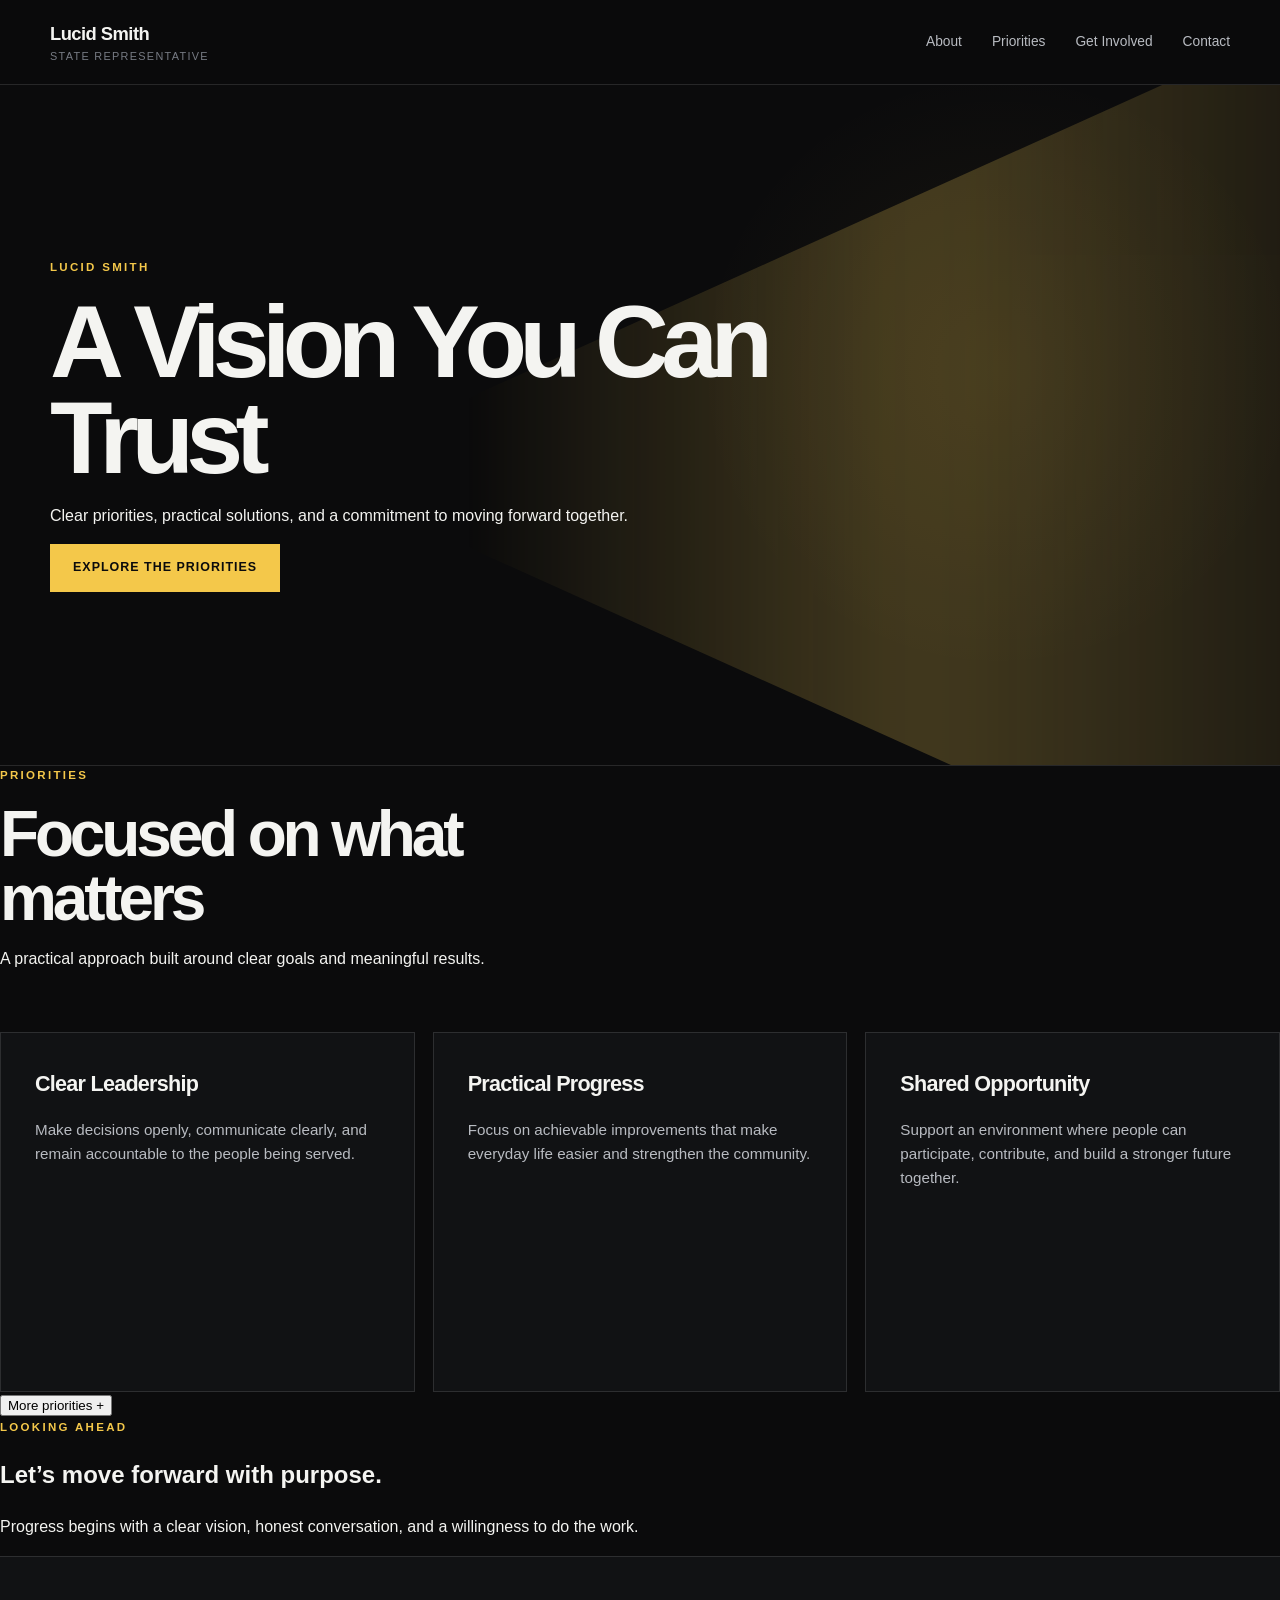
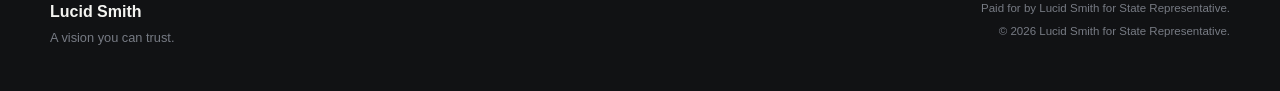
==== commit aec07d0c: "Update index.html" ====
--- a/index.html
+++ b/index.html
@@ -3,252 +3,130 @@
 <head>
   <meta charset="UTF-8">
   <meta name="viewport" content="width=device-width, initial-scale=1.0">
-
-  <title>Lucid Smith for State Representative</title>
   <meta
     name="description"
-    content="Lucid Smith for State Representative. A vision you can trust."
+    content="Lucid Smith — A Vision You Can Trust."
   >
-
+  <title>Lucid Smith | A Vision You Can Trust</title>
   <link rel="stylesheet" href="styles.css">
   <script src="site.js" defer></script>
 </head>
-
 <body>
   <div id="site-header"></div>
 
   <main>
-    <section class="hero" aria-labelledby="hero-title">
-      <div class="hero-beam" aria-hidden="true"></div>
+    <section class="hero">
+      <div class="hero-content">
+        <p class="eyebrow">Lucid Smith</p>
 
-      <div class="hero-content">
-        <p class="eyebrow">Lucid Smith for State Representative</p>
+        <h1>A Vision You Can Trust</h1>
 
-        <h1 id="hero-title">
-          A Vision<br>
-          You Can Trust.
-        </h1>
-
-        <p class="hero-intro">
-          Practical leadership, clear priorities, and a commitment to serving
-          every member of our community.
+        <p class="hero-text">
+          Clear priorities, practical solutions, and a commitment to moving
+          forward together.
         </p>
 
-        <div class="hero-actions">
-          <a class="button button-primary" href="#priorities">
-            Explore Priorities
-          </a>
+        <a class="button button-primary" href="#priorities">
+          Explore the priorities
+        </a>
+      </div>
 
-          <a class="button button-secondary" href="#contact">
-            Get Involved
-          </a>
-        </div>
+      <div class="hero-beam" aria-hidden="true"></div>
+    </section>
+
+    <section class="priorities-section" id="priorities">
+      <div class="section-heading">
+        <p class="eyebrow">Priorities</p>
+        <h2>Focused on what matters</h2>
+        <p>
+          A practical approach built around clear goals and meaningful results.
+        </p>
+      </div>
+
+      <div class="priority-grid">
+        <article class="priority-card">
+          <span class="priority-mark" aria-hidden="true"></span>
+          <h3>Clear Leadership</h3>
+          <p>
+            Make decisions openly, communicate clearly, and remain accountable
+            to the people being served.
+          </p>
+        </article>
+
+        <article class="priority-card">
+          <span class="priority-mark" aria-hidden="true"></span>
+          <h3>Practical Progress</h3>
+          <p>
+            Focus on achievable improvements that make everyday life easier
+            and strengthen the community.
+          </p>
+        </article>
+
+        <article class="priority-card">
+          <span class="priority-mark" aria-hidden="true"></span>
+          <h3>Shared Opportunity</h3>
+          <p>
+            Support an environment where people can participate, contribute,
+            and build a stronger future together.
+          </p>
+        </article>
+      </div>
+
+      <div class="more-link-wrapper">
+        <button
+          class="more-link"
+          id="more-priorities-toggle"
+          type="button"
+          aria-expanded="false"
+          aria-controls="additional-priorities"
+        >
+          More priorities
+          <span class="more-link-arrow" aria-hidden="true">+</span>
+        </button>
+      </div>
+
+      <div
+        class="priority-grid additional-priorities"
+        id="additional-priorities"
+        hidden
+      >
+        <article class="priority-card">
+          <span class="priority-mark" aria-hidden="true"></span>
+          <h3>Responsible Stewardship</h3>
+          <p>
+            Use public resources carefully and make long-term decisions with
+            future generations in mind.
+          </p>
+        </article>
+
+        <article class="priority-card">
+          <span class="priority-mark" aria-hidden="true"></span>
+          <h3>Strong Communities</h3>
+          <p>
+            Encourage local involvement, neighborhood connections, and
+            cooperation across different perspectives.
+          </p>
+        </article>
+
+        <article class="priority-card">
+          <span class="priority-mark" aria-hidden="true"></span>
+          <h3>Better Communication</h3>
+          <p>
+            Make information easier to find, understand, and use when people
+            need it most.
+          </p>
+        </article>
       </div>
     </section>
 
-    <section class="statement-bar" aria-label="Campaign statement">
-      <p>
-        Clear direction. Honest service. A stronger community.
-      </p>
-    </section>
-
-    <section class="section about-section" id="about">
-      <div class="section-heading">
-        <p class="eyebrow">About Lucid</p>
-
-        <h2>
-          Leadership with clarity.
-        </h2>
-      </div>
-
-      <div class="about-content">
-        <p class="large-copy">
-          Our community deserves representation that listens carefully,
-          communicates honestly, and focuses on practical results.
+    <section class="closing-section">
+      <div class="closing-content">
+        <p class="eyebrow">Looking ahead</p>
+        <h2>Let’s move forward with purpose.</h2>
+        <p>
+          Progress begins with a clear vision, honest conversation, and a
+          willingness to do the work.
         </p>
-
-        <p>
-          Lucid Smith believes public service should be grounded in
-          accountability, accessibility, and a clear understanding of the
-          challenges facing working families, local businesses, and
-          neighborhoods.
-        </p>
-      </div>
-    </section>
-
-<section class="section priorities-section" id="priorities">
-  <div class="section-heading">
-    <p class="eyebrow">Priorities</p>
-
-    <h2>
-      Focused on what matters.
-    </h2>
-  </div>
-
-  <div class="priority-grid">
-    <article class="priority-card">
-      <div class="priority-icon" aria-hidden="true"></div>
-
-      <h3>Affordable Communities</h3>
-
-      <p>
-        Support practical solutions that help residents find stable,
-        attainable housing and build a secure future.
-      </p>
-
-      <a href="#contact" class="text-link">
-        Learn more
-        <span aria-hidden="true">↗</span>
-      </a>
-    </article>
-
-    <article class="priority-card">
-      <div class="priority-icon" aria-hidden="true"></div>
-
-      <h3>Strong Schools</h3>
-
-      <p>
-        Invest in students, educators, and the resources that help every
-        child reach their potential.
-      </p>
-
-      <a href="#contact" class="text-link">
-        Learn more
-        <span aria-hidden="true">↗</span>
-      </a>
-    </article>
-
-    <article class="priority-card">
-      <div class="priority-icon" aria-hidden="true"></div>
-
-      <h3>Responsible Government</h3>
-
-      <p>
-        Promote transparent decision-making, responsible spending, and
-        government that remains accountable to the public.
-      </p>
-
-      <a href="#contact" class="text-link">
-        Learn more
-        <span aria-hidden="true">↗</span>
-      </a>
-    </article>
-  </div>
-
-  <div class="more-priorities">
-    <button
-      class="more-priorities-button"
-      type="button"
-      aria-expanded="false"
-      aria-controls="additional-priorities"
-    >
-      <span>More Priorities</span>
-      <span class="more-priorities-symbol" aria-hidden="true">+</span>
-    </button>
-  </div>
-
-  <div class="priority-grid additional-priorities" id="additional-priorities" hidden>
-    <article class="priority-card">
-      <div class="priority-icon" aria-hidden="true"></div>
-
-      <h3>Reliable Infrastructure</h3>
-
-      <p>
-        Maintain the roads, bridges, public facilities, and essential systems
-        that keep our communities connected.
-      </p>
-
-      <a href="#contact" class="text-link">
-        Learn more
-        <span aria-hidden="true">↗</span>
-      </a>
-    </article>
-
-    <article class="priority-card">
-      <div class="priority-icon" aria-hidden="true"></div>
-
-      <h3>Local Opportunity</h3>
-
-      <p>
-        Encourage local businesses, workforce development, and opportunities
-        for residents to build rewarding careers close to home.
-      </p>
-
-      <a href="#contact" class="text-link">
-        Learn more
-        <span aria-hidden="true">↗</span>
-      </a>
-    </article>
-
-    <article class="priority-card">
-      <div class="priority-icon" aria-hidden="true"></div>
-
-      <h3>Accessible Services</h3>
-
-      <p>
-        Make public services easier to understand, easier to access, and more
-        responsive to the people who rely on them.
-      </p>
-
-      <a href="#contact" class="text-link">
-        Learn more
-        <span aria-hidden="true">↗</span>
-      </a>
-    </article>
-  </div>
-</section>
-
-    <section class="quote-section">
-      <div class="quote-mark" aria-hidden="true">“</div>
-
-      <blockquote>
-        The future belongs to communities willing to lead with purpose,
-        listen with humility, and act with clarity.
-      </blockquote>
-
-      <p class="quote-attribution">— Lucid Smith</p>
-    </section>
-
-    <section class="section involvement-section" id="involved">
-      <div class="section-heading">
-        <p class="eyebrow">Get Involved</p>
-
-        <h2>
-          Be part of the vision.
-        </h2>
-      </div>
-
-      <div class="involvement-content">
-        <p>
-          A campaign is built by people who care. Whether you can volunteer,
-          share information, or simply stay informed, your participation
-          matters.
-        </p>
-
-        <a class="button button-primary" href="#contact">
-          Connect With Us
-        </a>
-      </div>
-    </section>
-
-    <section class="section contact-section" id="contact">
-      <div class="section-heading">
-        <p class="eyebrow">Contact</p>
-
-        <h2>
-          Let’s start a conversation.
-        </h2>
-      </div>
-
-      <div class="contact-content">
-        <p>
-          Have a question, an idea, or a concern? Reach out and let us know
-          what matters most to you.
-        </p>
-
-        <a class="contact-email" href="mailto:hello@example.com">
-          hello@example.com
-        </a>
       </div>
     </section>
   </main>
--- a/styles.css
+++ b/styles.css
@@ -665,3 +665,51 @@
     animation-duration: 0.01ms !important;
   }
 }
+
+/* More priorities toggle */
+
+.more-priorities {
+  display: flex;
+  justify-content: center;
+  margin-top: 34px;
+}
+
+.more-priorities-button {
+  display: inline-flex;
+  align-items: center;
+  gap: 18px;
+  padding: 14px 0;
+  border: 0;
+  border-bottom: 1px solid rgba(244, 244, 241, 0.3);
+  background: transparent;
+  color: var(--white);
+  cursor: pointer;
+  font: inherit;
+  font-size: 0.78rem;
+  font-weight: 800;
+  letter-spacing: 0.1em;
+  text-transform: uppercase;
+  transition:
+    color 180ms ease,
+    border-color 180ms ease;
+}
+
+.more-priorities-button:hover,
+.more-priorities-button:focus-visible {
+  border-color: var(--yellow);
+  color: var(--yellow);
+}
+
+.more-priorities-symbol {
+  color: var(--yellow);
+  font-size: 1.2rem;
+  line-height: 1;
+}
+
+.additional-priorities {
+  margin-top: 18px;
+}
+
+.additional-priorities[hidden] {
+  display: none !important;
+}
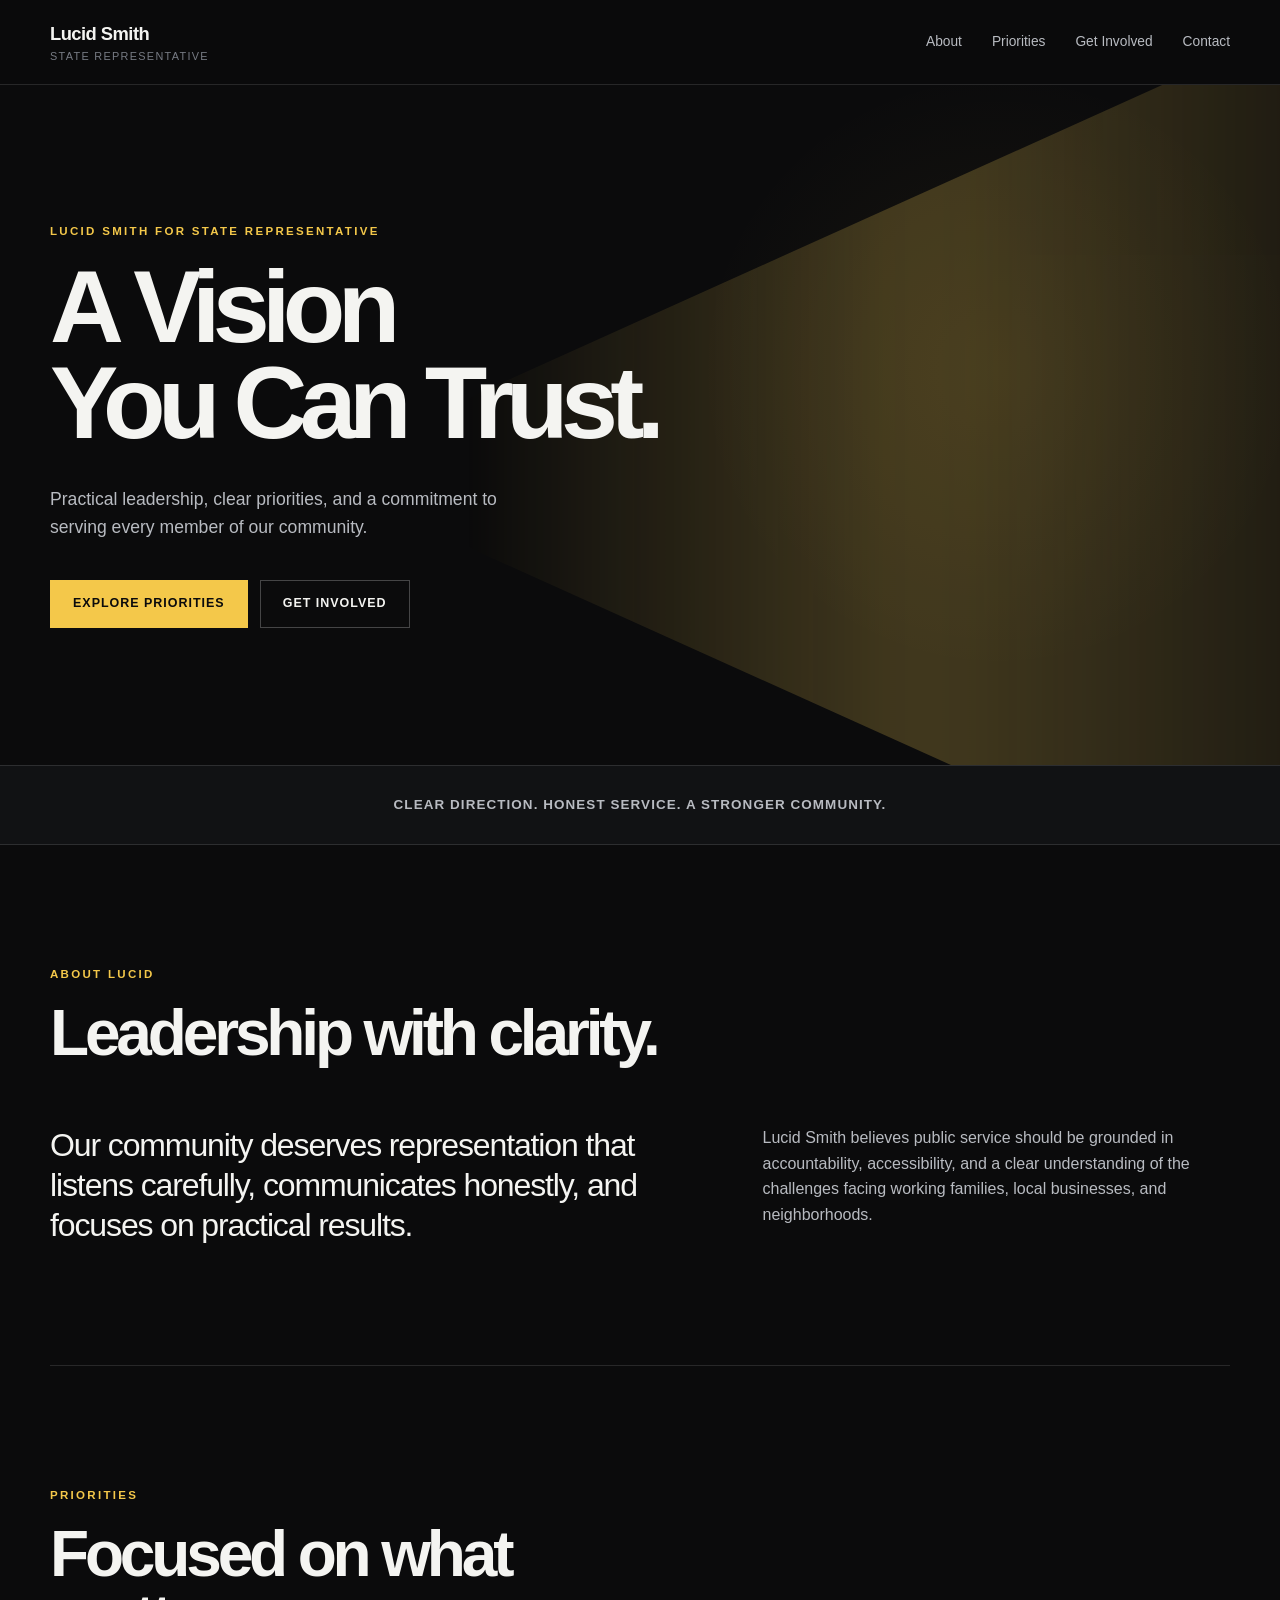
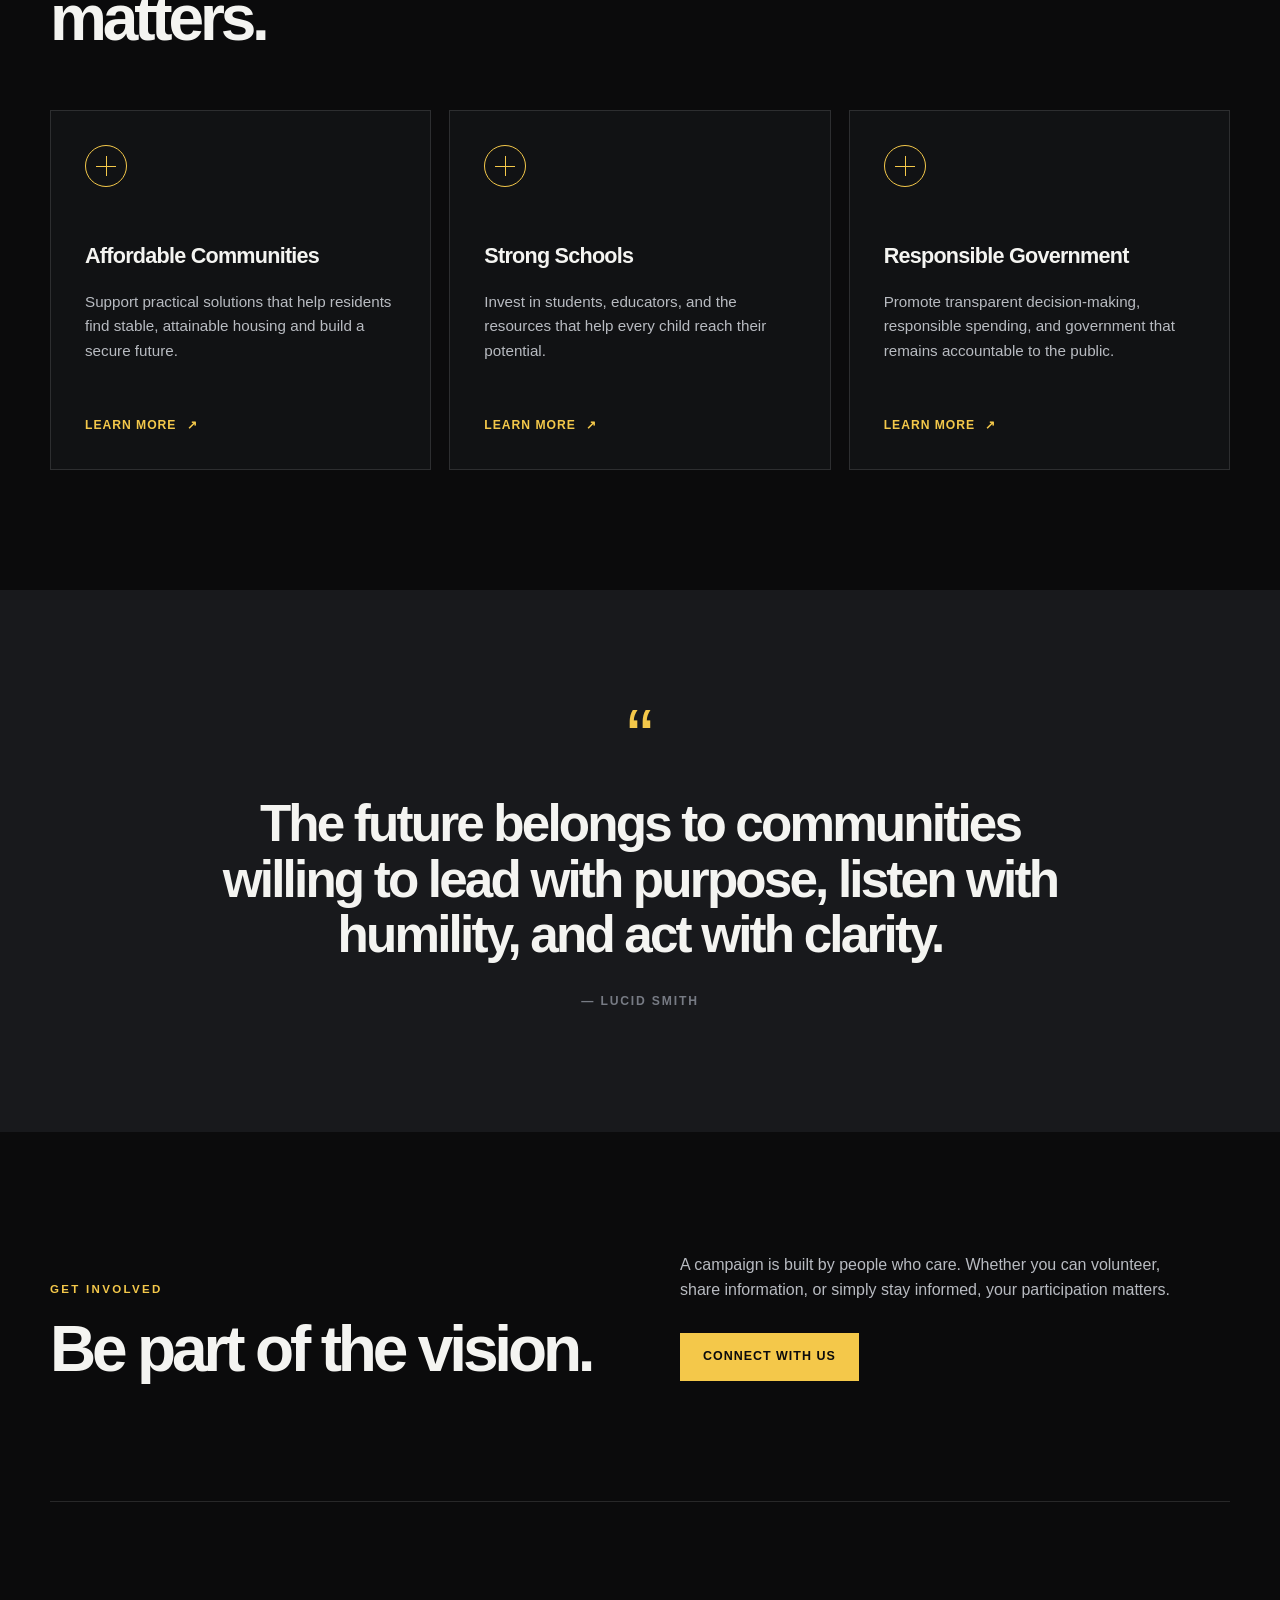
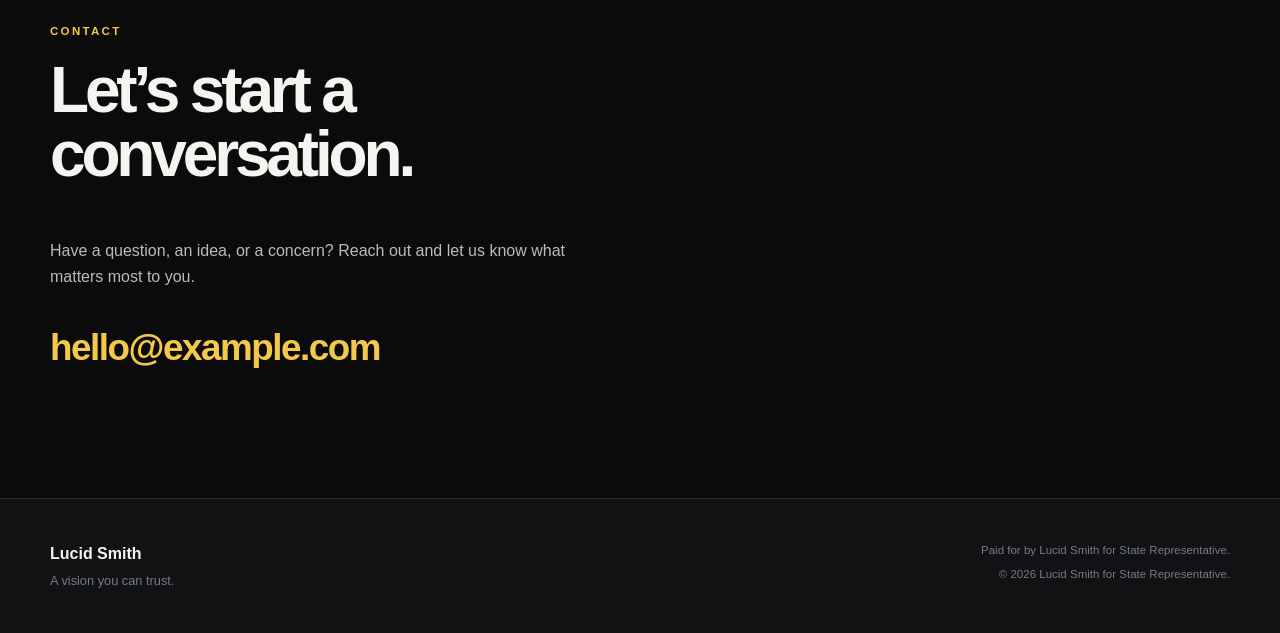
==== commit dab54efa: "Update index.html" ====
--- a/index.html
+++ b/index.html
@@ -3,130 +3,190 @@
 <head>
   <meta charset="UTF-8">
   <meta name="viewport" content="width=device-width, initial-scale=1.0">
+
+  <title>Lucid Smith for State Representative</title>
   <meta
     name="description"
-    content="Lucid Smith — A Vision You Can Trust."
+    content="Lucid Smith for State Representative. A vision you can trust."
   >
-  <title>Lucid Smith | A Vision You Can Trust</title>
+
   <link rel="stylesheet" href="styles.css">
   <script src="site.js" defer></script>
 </head>
+
 <body>
   <div id="site-header"></div>
 
   <main>
-    <section class="hero">
+    <section class="hero" aria-labelledby="hero-title">
+      <div class="hero-beam" aria-hidden="true"></div>
+
       <div class="hero-content">
-        <p class="eyebrow">Lucid Smith</p>
+        <p class="eyebrow">Lucid Smith for State Representative</p>
 
-        <h1>A Vision You Can Trust</h1>
+        <h1 id="hero-title">
+          A Vision<br>
+          You Can Trust.
+        </h1>
 
-        <p class="hero-text">
-          Clear priorities, practical solutions, and a commitment to moving
-          forward together.
+        <p class="hero-intro">
+          Practical leadership, clear priorities, and a commitment to serving
+          every member of our community.
         </p>
 
-        <a class="button button-primary" href="#priorities">
-          Explore the priorities
-        </a>
+        <div class="hero-actions">
+          <a class="button button-primary" href="#priorities">
+            Explore Priorities
+          </a>
+
+          <a class="button button-secondary" href="#contact">
+            Get Involved
+          </a>
+        </div>
+      </div>
+    </section>
+
+    <section class="statement-bar" aria-label="Campaign statement">
+      <p>
+        Clear direction. Honest service. A stronger community.
+      </p>
+    </section>
+
+    <section class="section about-section" id="about">
+      <div class="section-heading">
+        <p class="eyebrow">About Lucid</p>
+
+        <h2>
+          Leadership with clarity.
+        </h2>
       </div>
 
-      <div class="hero-beam" aria-hidden="true"></div>
+      <div class="about-content">
+        <p class="large-copy">
+          Our community deserves representation that listens carefully,
+          communicates honestly, and focuses on practical results.
+        </p>
+
+        <p>
+          Lucid Smith believes public service should be grounded in
+          accountability, accessibility, and a clear understanding of the
+          challenges facing working families, local businesses, and
+          neighborhoods.
+        </p>
+      </div>
     </section>
 
-    <section class="priorities-section" id="priorities">
+    <section class="section priorities-section" id="priorities">
       <div class="section-heading">
         <p class="eyebrow">Priorities</p>
-        <h2>Focused on what matters</h2>
-        <p>
-          A practical approach built around clear goals and meaningful results.
-        </p>
+
+        <h2>
+          Focused on what matters.
+        </h2>
       </div>
 
       <div class="priority-grid">
         <article class="priority-card">
-          <span class="priority-mark" aria-hidden="true"></span>
-          <h3>Clear Leadership</h3>
+          <div class="priority-icon" aria-hidden="true"></div>
+
+          <h3>Affordable Communities</h3>
+
           <p>
-            Make decisions openly, communicate clearly, and remain accountable
-            to the people being served.
+            Support practical solutions that help residents find stable,
+            attainable housing and build a secure future.
           </p>
+
+          <a href="#contact" class="text-link">
+            Learn more
+            <span aria-hidden="true">↗</span>
+          </a>
         </article>
 
         <article class="priority-card">
-          <span class="priority-mark" aria-hidden="true"></span>
-          <h3>Practical Progress</h3>
+          <div class="priority-icon" aria-hidden="true"></div>
+
+          <h3>Strong Schools</h3>
+
           <p>
-            Focus on achievable improvements that make everyday life easier
-            and strengthen the community.
+            Invest in students, educators, and the resources that help every
+            child reach their potential.
           </p>
+
+          <a href="#contact" class="text-link">
+            Learn more
+            <span aria-hidden="true">↗</span>
+          </a>
         </article>
 
         <article class="priority-card">
-          <span class="priority-mark" aria-hidden="true"></span>
-          <h3>Shared Opportunity</h3>
+          <div class="priority-icon" aria-hidden="true"></div>
+
+          <h3>Responsible Government</h3>
+
           <p>
-            Support an environment where people can participate, contribute,
-            and build a stronger future together.
+            Promote transparent decision-making, responsible spending, and
+            government that remains accountable to the public.
           </p>
-        </article>
-      </div>
 
-      <div class="more-link-wrapper">
-        <button
-          class="more-link"
-          id="more-priorities-toggle"
-          type="button"
-          aria-expanded="false"
-          aria-controls="additional-priorities"
-        >
-          More priorities
-          <span class="more-link-arrow" aria-hidden="true">+</span>
-        </button>
-      </div>
-
-      <div
-        class="priority-grid additional-priorities"
-        id="additional-priorities"
-        hidden
-      >
-        <article class="priority-card">
-          <span class="priority-mark" aria-hidden="true"></span>
-          <h3>Responsible Stewardship</h3>
-          <p>
-            Use public resources carefully and make long-term decisions with
-            future generations in mind.
-          </p>
-        </article>
-
-        <article class="priority-card">
-          <span class="priority-mark" aria-hidden="true"></span>
-          <h3>Strong Communities</h3>
-          <p>
-            Encourage local involvement, neighborhood connections, and
-            cooperation across different perspectives.
-          </p>
-        </article>
-
-        <article class="priority-card">
-          <span class="priority-mark" aria-hidden="true"></span>
-          <h3>Better Communication</h3>
-          <p>
-            Make information easier to find, understand, and use when people
-            need it most.
-          </p>
+          <a href="#contact" class="text-link">
+            Learn more
+            <span aria-hidden="true">↗</span>
+          </a>
         </article>
       </div>
     </section>
 
-    <section class="closing-section">
-      <div class="closing-content">
-        <p class="eyebrow">Looking ahead</p>
-        <h2>Let’s move forward with purpose.</h2>
+    <section class="quote-section">
+      <div class="quote-mark" aria-hidden="true">“</div>
+
+      <blockquote>
+        The future belongs to communities willing to lead with purpose,
+        listen with humility, and act with clarity.
+      </blockquote>
+
+      <p class="quote-attribution">— Lucid Smith</p>
+    </section>
+
+    <section class="section involvement-section" id="involved">
+      <div class="section-heading">
+        <p class="eyebrow">Get Involved</p>
+
+        <h2>
+          Be part of the vision.
+        </h2>
+      </div>
+
+      <div class="involvement-content">
         <p>
-          Progress begins with a clear vision, honest conversation, and a
-          willingness to do the work.
+          A campaign is built by people who care. Whether you can volunteer,
+          share information, or simply stay informed, your participation
+          matters.
         </p>
+
+        <a class="button button-primary" href="#contact">
+          Connect With Us
+        </a>
+      </div>
+    </section>
+
+    <section class="section contact-section" id="contact">
+      <div class="section-heading">
+        <p class="eyebrow">Contact</p>
+
+        <h2>
+          Let’s start a conversation.
+        </h2>
+      </div>
+
+      <div class="contact-content">
+        <p>
+          Have a question, an idea, or a concern? Reach out and let us know
+          what matters most to you.
+        </p>
+
+        <a class="contact-email" href="mailto:hello@example.com">
+          hello@example.com
+        </a>
       </div>
     </section>
   </main>
--- a/styles.css
+++ b/styles.css
@@ -665,51 +665,3 @@
     animation-duration: 0.01ms !important;
   }
 }
-
-/* More priorities toggle */
-
-.more-priorities {
-  display: flex;
-  justify-content: center;
-  margin-top: 34px;
-}
-
-.more-priorities-button {
-  display: inline-flex;
-  align-items: center;
-  gap: 18px;
-  padding: 14px 0;
-  border: 0;
-  border-bottom: 1px solid rgba(244, 244, 241, 0.3);
-  background: transparent;
-  color: var(--white);
-  cursor: pointer;
-  font: inherit;
-  font-size: 0.78rem;
-  font-weight: 800;
-  letter-spacing: 0.1em;
-  text-transform: uppercase;
-  transition:
-    color 180ms ease,
-    border-color 180ms ease;
-}
-
-.more-priorities-button:hover,
-.more-priorities-button:focus-visible {
-  border-color: var(--yellow);
-  color: var(--yellow);
-}
-
-.more-priorities-symbol {
-  color: var(--yellow);
-  font-size: 1.2rem;
-  line-height: 1;
-}
-
-.additional-priorities {
-  margin-top: 18px;
-}
-
-.additional-priorities[hidden] {
-  display: none !important;
-}
